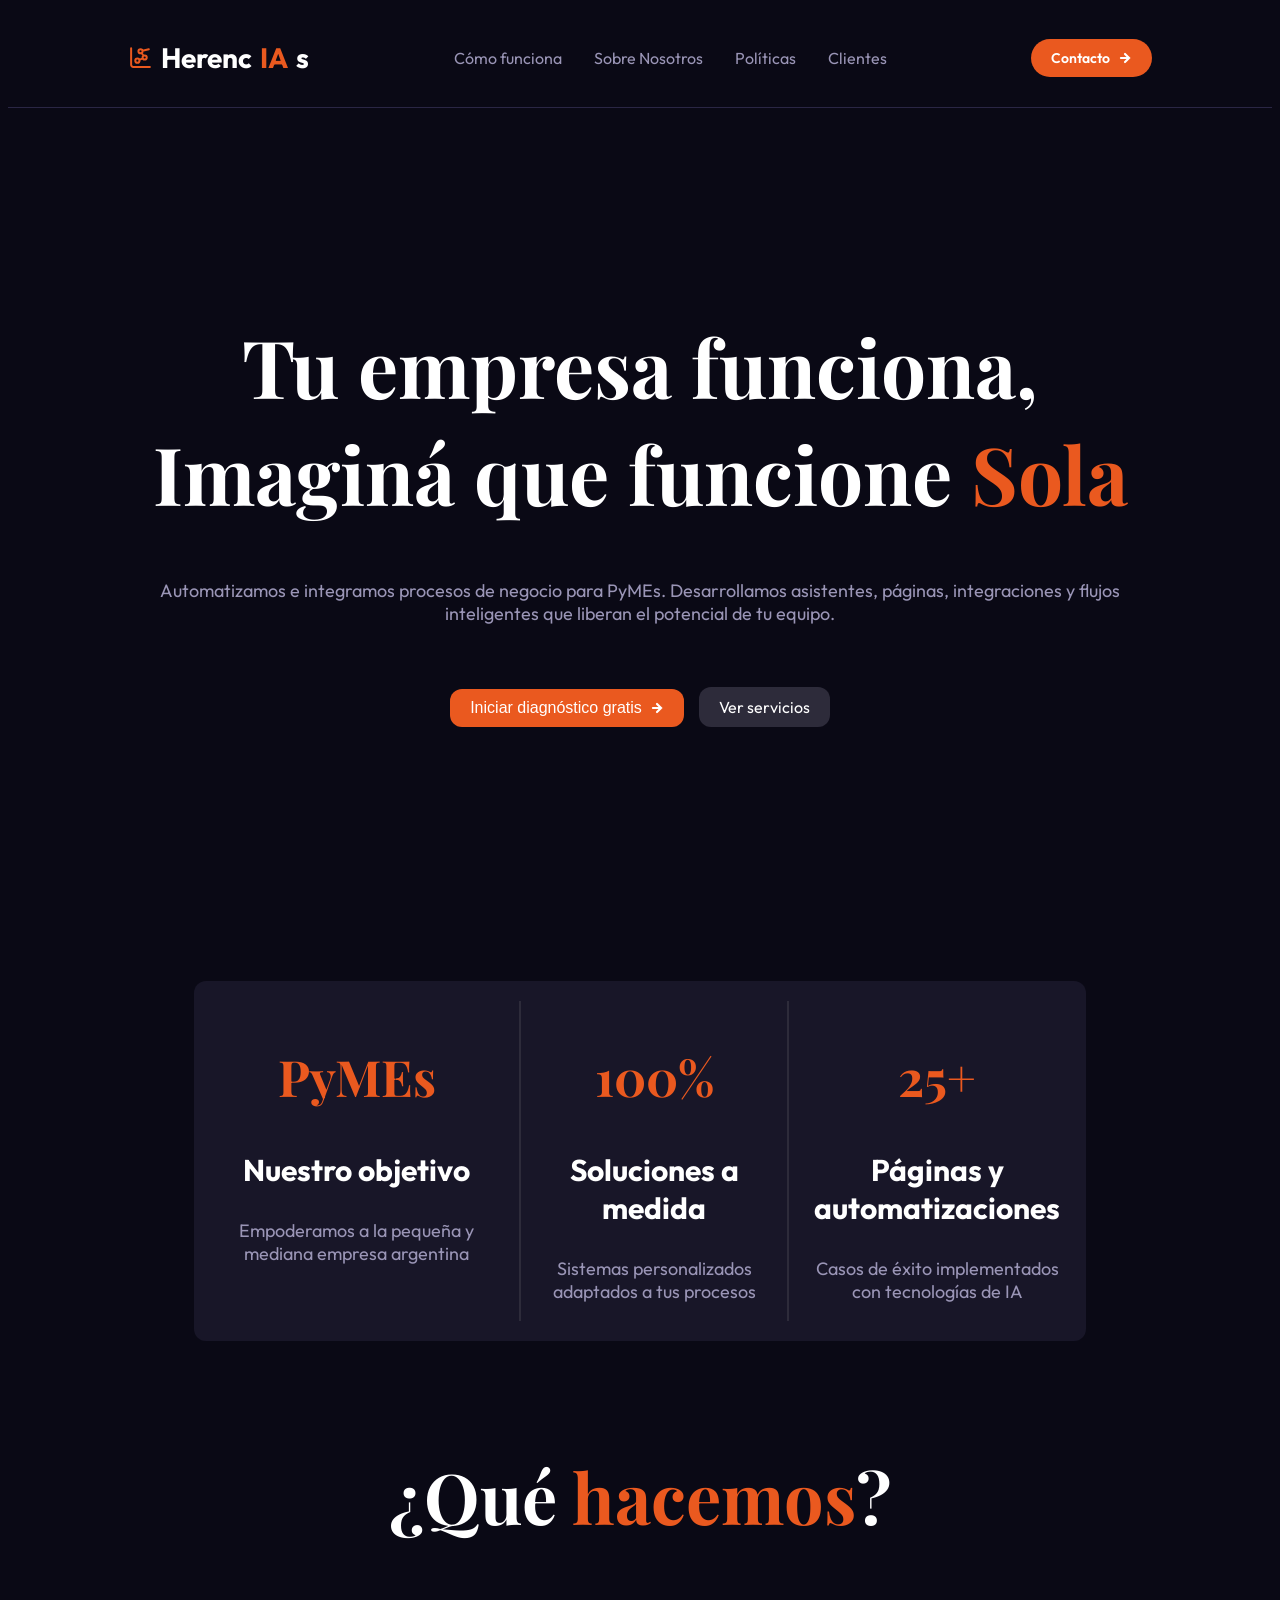
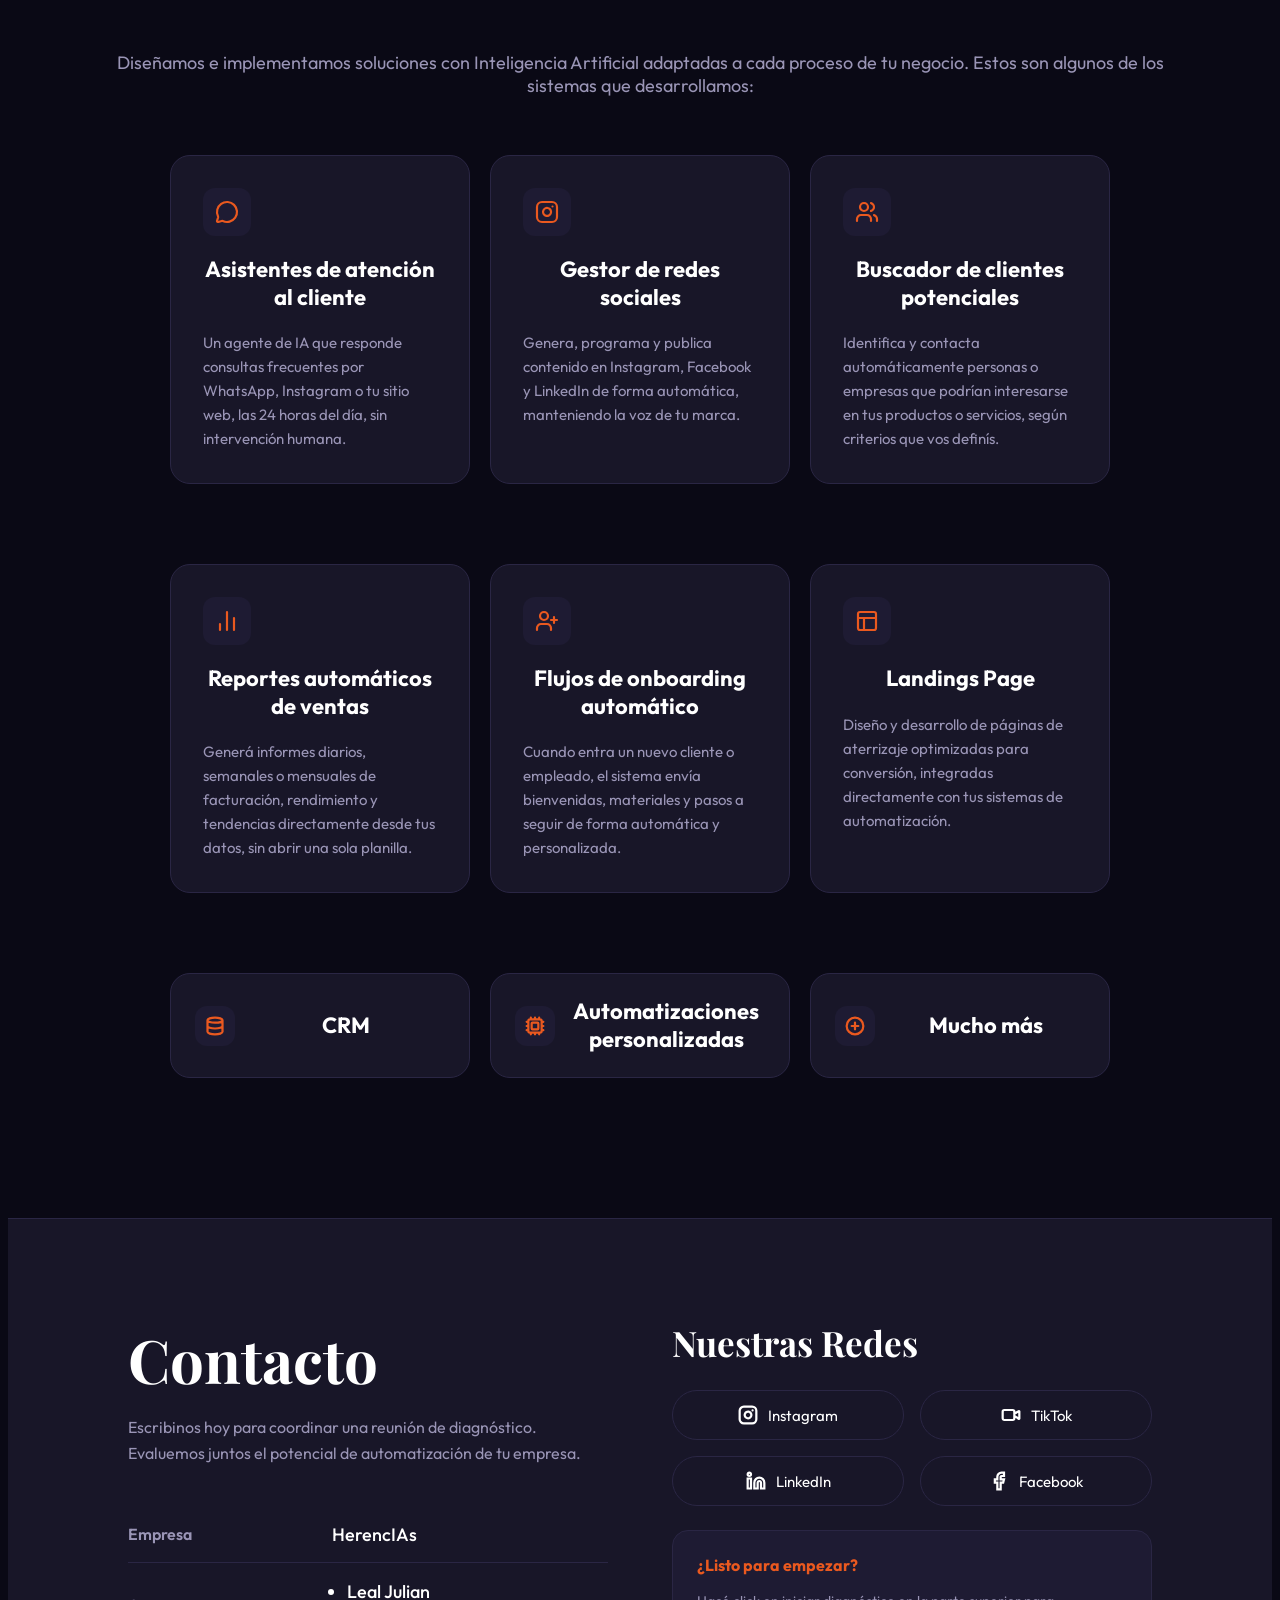
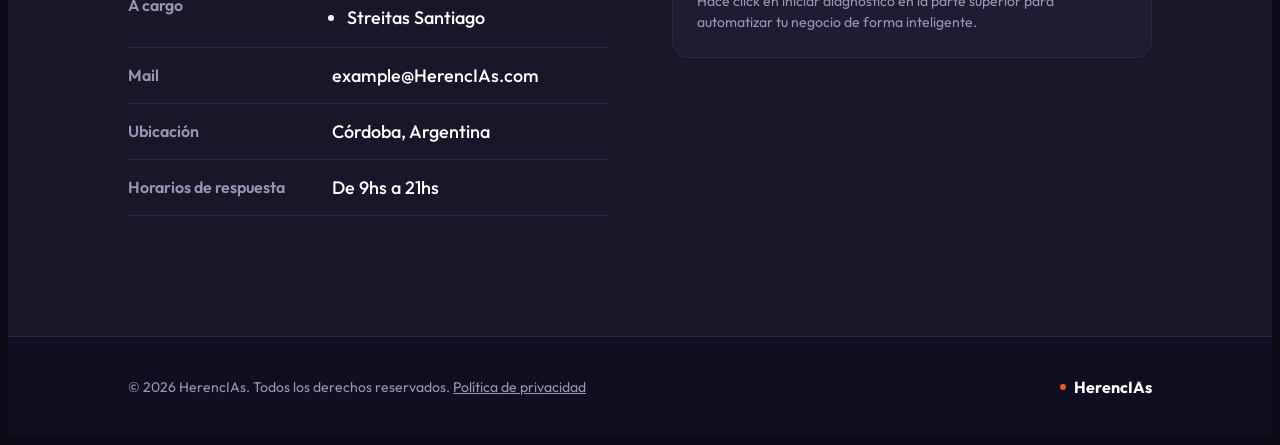
==== index.html @ bb476401 "Initial commit: landing Herencias Darwoft" ====
<!DOCTYPE html>
<html lang="es">
<head>
    <meta charset="UTF-8">
    <meta name="viewport" content="width=device-width, initial-scale=1.0">
    <title>HerencIAs</title>
    <link rel="stylesheet" href="style.css">
    <script src="index.js" defer></script>
    <link rel="preconnect" href="https://fonts.googleapis.com">
    <link rel="preconnect" href="https://fonts.gstatic.com" crossorigin>
    <link href="https://fonts.googleapis.com/css2?family=Playfair+Display:ital,wght@0,400..900;1,400..900&display=swap" rel="stylesheet">
    <link href="https://fonts.googleapis.com/css2?family=Outfit:wght@100..900&display=swap" rel="stylesheet">
</head>
<body>
<header class="header-cont site-header">
    <div class="logo">
      <h2><a class="nav-link" href="index.html"><img src="assets/figma/chart-network.svg" alt="" width="25" height="25"> Herenc<span class="LetrasNaranjas">IA</span>s</a></h2>
    </div>
    <nav class="nav" aria-label="Navegación principal">
      <a class="nav-link" href="Como funciona.html">Cómo funciona</a>
      <a class="nav-link" href="Sobre nosotros.html">Sobre Nosotros</a>
      <a class="nav-link" href="Politicas de privacidad.html">Políticas</a>
      <a class="nav-link" href="Clientes.html">Clientes</a>
    </nav>
    <div class="boton-contacto">
      <button id="Contacto" class="header-cta" type="button">Contacto <img src="assets/figma/arrow-right.svg" alt="" width="14" height="14"></button>
    </div>
</header>
<main>
    <div class="Titulos-pps Espaciotitulos">
        <h1 class="Font-Playfair-Display">Tu empresa funciona, Imaginá que funcione <span class="LetrasNaranjas">Sola</span></h1>
        <p class="color-9A95B6">Automatizamos e integramos procesos de negocio para PyMEs. Desarrollamos asistentes, páginas, integraciones y flujos inteligentes que liberan el potencial de tu equipo.</p>
        <button id="btn-iniciar" type="button">Iniciar diagnóstico gratis <img src="assets/figma/arrow-right.svg" alt="" width="14" height="14"></button>
        <a class="but-ver-serv bk-color-181628" href="#que-hacemos">Ver servicios</a>
    </div>
    <div class="flex bk-color-181628 objetivos">
      <div>
         <h2 class="Font-Playfair-Display color-EA591F h2-objetivos">PyMEs</h2>
         <h3 class="h3-objetivos">Nuestro objetivo</h3>
         <p class="color-9A95B6">Empoderamos a la pequeña y mediana empresa argentina</p>
      </div>
      <div class="medio">
        <h2 class="Font-Playfair-Display color-EA591F h2-objetivos">100%</h2>
         <h3 class="h3-objetivos">Soluciones a medida</h3>
         <p class="color-9A95B6">Sistemas personalizados adaptados a tus procesos</p>
      </div>
      <div>
        <h2 class="Font-Playfair-Display color-EA591F h2-objetivos">25+</h2>
         <h3 class="h3-objetivos">Páginas y automatizaciones</h3>
         <p class="color-9A95B6">Casos de éxito implementados con tecnologías de IA</p>
      </div>
    </div>
    <h2 id="que-hacemos" class="Font-Playfair-Display Titulos-pps">¿Qué <span class="LetrasNaranjas">hacemos</span>?</h2>
    <p class="color-9A95B6 centrar">Diseñamos e implementamos soluciones con Inteligencia Artificial adaptadas a cada proceso de tu negocio. Estos son algunos de los sistemas que desarrollamos:</p>
    <div class="flex">
        <article class="works-wwd-bk cards service-card" data-service="Asistentes de atención al cliente" tabindex="0" role="button" aria-label="Ver detalle de Asistentes de atención al cliente">
            <img src="assets/figma/message-circle.svg" alt="" width="24" height="24">
            <h3 class="works-wwd">Asistentes de atención al cliente</h3>
            <p class="color-9A95B6">Un agente de IA que responde consultas frecuentes por WhatsApp, Instagram o tu sitio web, las 24 horas del día, sin intervención humana.</p>
        </article>
        <article class="works-wwd-bk cards service-card" data-service="Gestor de redes sociales" tabindex="0" role="button" aria-label="Ver detalle de Gestor de redes sociales">
            <img src="assets/figma/instagram.svg" alt="" width="24" height="24">
            <h3 class="works-wwd">Gestor de redes sociales</h3>
            <p class="color-9A95B6">Genera, programa y publica contenido en Instagram, Facebook y LinkedIn de forma automática, manteniendo la voz de tu marca.</p>
        </article>
        <article class="works-wwd-bk cards service-card" data-service="Buscador de clientes potenciales" tabindex="0" role="button" aria-label="Ver detalle de Buscador de clientes potenciales">
            <img src="assets/figma/users.svg" alt="" width="24" height="24">
            <h3 class="works-wwd">Buscador de clientes potenciales</h3>
            <p class="color-9A95B6">Identifica y contacta automáticamente personas o empresas que podrían interesarse en tus productos o servicios, según criterios que vos definís.</p>
        </article>
    </div>
    <div class="flex">
        <article class="works-wwd-bk cards service-card" data-service="Reportes automáticos de ventas" tabindex="0" role="button" aria-label="Ver detalle de Reportes automáticos de ventas">
            <img src="assets/figma/bar-chart-2.svg" alt="" width="24" height="24">
            <h3 class="works-wwd">Reportes automáticos de ventas</h3>
            <p class="color-9A95B6">Generá informes diarios, semanales o mensuales de facturación, rendimiento y tendencias directamente desde tus datos, sin abrir una sola planilla.</p>
        </article>
        <article class="works-wwd-bk cards service-card" data-service="Flujos de onboarding automático" tabindex="0" role="button" aria-label="Ver detalle de Flujos de onboarding automático">
            <img src="assets/figma/user-plus.svg" alt="" width="24" height="24">
            <h3 class="works-wwd">Flujos de onboarding automático</h3>
            <p class="color-9A95B6">Cuando entra un nuevo cliente o empleado, el sistema envía bienvenidas, materiales y pasos a seguir de forma automática y personalizada.</p>
        </article>
        <article class="works-wwd-bk cards service-card" data-service="Landings Page" tabindex="0" role="button" aria-label="Ver detalle de Landings Page">
            <img src="assets/figma/layout.svg" alt="" width="24" height="24">
            <h3 class="works-wwd">Landings Page</h3>
            <p class="color-9A95B6">Diseño y desarrollo de páginas de aterrizaje optimizadas para conversión, integradas directamente con tus sistemas de automatización.</p>
        </article>
    </div>
    <div class="flex">
        <article class="works-wwd-bk cards service-card service-card-compact" data-service="CRM" tabindex="0" role="button" aria-label="Ver detalle de CRM">
            <img src="assets/figma/database.svg" alt="" width="20" height="20">
            <h3 class="works-wwd">CRM</h3>
        </article>
        <article class="works-wwd-bk cards service-card service-card-compact" data-service="Automatizaciones personalizadas" tabindex="0" role="button" aria-label="Ver detalle de Automatizaciones personalizadas">
            <img src="assets/figma/cpu.svg" alt="" width="20" height="20">
            <h3 class="works-wwd">Automatizaciones personalizadas</h3>
        </article>
        <article class="works-wwd-bk cards service-card service-card-compact" data-service="Mucho más" tabindex="0" role="button" aria-label="Ver detalle de Mucho más">
            <img src="assets/figma/plus-circle.svg" alt="" width="20" height="20">
            <h3 class="works-wwd">Mucho más</h3>
        </article>
    </div>

    <div id="modal-container" class="modal oculto" role="dialog" aria-modal="true" aria-labelledby="modal-title">
        <div class="modal-content">
            <section id="paso-1" class="works-wwd-bk formulario paso formulario-p1">
                <div class="titulo-form flex">
                    <h3 id="modal-title">Formulario de diagnóstico</h3>
                    <button id="cerrar-modal-1" type="button" aria-label="Cerrar formulario">
                        <img src="assets/figma/close.svg" alt="" width="16" height="16">
                    </button>
                </div>
                <h3 class="h3-form">¿Con quién hablamos?</h3>
                <p class="color-9A95B6">Completá tus datos de contacto básicos para comenzar el diagnóstico inteligente.</p>
                <form id="formulario-diagnostico-1" novalidate>
                    <div class="tit-forms">
                        <label for="nombre-empresa">NOMBRE DE TU EMPRESA</label>
                        <input id="nombre-empresa" name="empresa" type="text" placeholder="Ej. Mi PyME SRL" required>
                    </div>
                    <div class="tit-forms">
                        <label for="input-servicio">SERVICIO QUE TE INTERESÓ</label>
                        <input id="input-servicio" name="servicio" type="text" placeholder="Asistentes de atención al cliente" required>
                    </div>
                    <div class="tit-forms">
                        <label for="telefono">WHATSAPP DE CONTACTO</label>
                        <input id="telefono" name="telefono" type="tel" placeholder="Ej. +54 9 351 1234567" required>
                    </div>
                    <button id="btn-siguiente" class="boton-forms" type="submit">Siguiente <img src="assets/figma/arrow-right.svg" alt="" width="16" height="16"></button>
                </form>
                <div class="step-indicator color-9A95B6" aria-live="polite">Paso 1 de 2</div>
            </section>

            <section id="paso-2" class="works-wwd-bk formulario paso oculto formulario-p2" aria-labelledby="titulo-rubro">
                <div class="titulo-form flex">
                    <h3>Formulario de diagnóstico</h3>
                    <button id="cerrar-modal-2" type="button" aria-label="Cerrar formulario">
                        <img src="assets/figma/close.svg" alt="" width="16" height="16">
                    </button>
                </div>
                <h3 id="titulo-rubro" class="h3-form">¿A qué rubro se dedica tu empresa?</h3>
                <p class="color-9A95B6">Esto nos ayuda a pre-configurar flujos automatizados comunes en tu sector.</p>
                <form id="formulario-diagnostico-2">
                    <div class="grid-rubros">
                        <input type="radio" id="comercio" name="rubro" value="comercio" checked>
                        <label for="comercio"><img src="assets/figma/shopping-bag.svg" alt="" width="24" height="24"><span class="texto">Comercio</span></label>
                        <input type="radio" id="servicios" name="rubro" value="servicios">
                        <label for="servicios"><img src="assets/figma/briefcase.svg" alt="" width="24" height="24"><span class="texto">Servicios</span></label>
                        <input type="radio" id="salud" name="rubro" value="salud">
                        <label for="salud"><img src="assets/figma/activity.svg" alt="" width="24" height="24"><span class="texto">Salud</span></label>
                        <input type="radio" id="industria" name="rubro" value="industria">
                        <label for="industria"><img src="assets/figma/settings.svg" alt="" width="24" height="24"><span class="texto">Industria</span></label>
                        <input type="radio" id="tecnologia" name="rubro" value="tecnologia">
                        <label for="tecnologia"><img src="assets/figma/cpu.svg" alt="" width="24" height="24"><span class="texto">Tecnología</span></label>
                        <input type="radio" id="otro" name="rubro" value="otro">
                        <label for="otro"><img src="assets/figma/more-horizontal.svg" alt="" width="24" height="24"><span class="texto">Otro...</span></label>
                    </div>
                    <div class="campo-texto">
                        <label for="detalle-rubro">¿CUÁL ES TU RUBRO?</label>
                        <input type="text" id="detalle-rubro" name="detalle-rubro" placeholder="Escribí detalladamente tu sector comercial">
                    </div>
                    <button id="btn-enviar" type="submit" class="btn-enviar">Enviar diagnóstico <img src="assets/figma/check.svg" alt="" width="16" height="16"></button>
                </form>
                <div class="step-footer">
                    <button id="btn-volver" class="step-back" type="button">
                        <img src="assets/figma/arrow-right.svg" alt="" width="16" height="16">
                        <span>Volver</span>
                    </button>
                    <div class="step-indicator color-9A95B6" aria-live="polite">Paso 2 de 2</div>
                </div>
            </section>

            <section id="modal-servicio" class="works-wwd-bk formulario paso oculto" aria-labelledby="titulo-servicio">
                <div class="titulo-form flex">
                    <h3>Detalle del servicio</h3>
                    <button id="cerrar-modal-servicio" type="button" aria-label="Cerrar detalle del servicio">
                        <img src="assets/figma/close.svg" alt="" width="16" height="16">
                    </button>
                </div>
                <p class="color-EA591F">SISTEMAS DE IA</p>
                <h3 id="titulo-servicio" class="h3-form"></h3>
                <p id="descripcion-servicio" class="color-9A95B6"></p>
                <div class="works-wwd-bk" aria-label="Video de ejemplo">
                    <button id="btn-video-servicio" type="button">▶ Video de ejemplo</button>
                </div>
                <button id="btn-automatizar" type="button">Quiero automatizar esto <img src="assets/figma/arrow-right.svg" alt="" width="16" height="16"></button>
                <p><span class="color-9A95B6">¿Tenés dudas?</span> <a class="LetrasNaranjas" href="https://wa.me/?text=Hola%20quiero%20consultar%20por%20un%20servicio" target="_blank" rel="noopener noreferrer">Consultanos por WhatsApp</a></p>
            </section>
        </div>
    </div>
</main>
<footer>
    <section class="site-contact-section">
        <div class="site-contact-container">
            <div class="site-contact-info">
                <div class="site-contact-heading">
                    <h2 class="Font-Playfair-Display">Contacto</h2>
                    <p>Escribinos hoy para coordinar una reunión de diagnóstico. Evaluemos juntos el potencial de automatización de tu empresa.</p>
                </div>
                <div class="site-contact-lines">
                    <div class="site-contact-line"><span>Empresa</span><strong>HerencIAs</strong></div>
                    <div class="site-contact-line site-contact-line-team"><span>A cargo</span><ul><li>Leal Julian</li><li>Streitas Santiago</li></ul></div>
                    <div class="site-contact-line"><span>Mail</span><strong>example@HerencIAs.com</strong></div>
                    <div class="site-contact-line"><span>Ubicación</span><strong>Córdoba, Argentina</strong></div>
                    <div class="site-contact-line"><span>Horarios de respuesta</span><strong>De 9hs a 21hs</strong></div>
                </div>
            </div>
            <div class="site-socials">
                <h2 class="Font-Playfair-Display">Nuestras Redes</h2>
                <div class="site-social-grid">
                    <a href="https://www.instagram.com" target="_blank" rel="noopener noreferrer" class="site-social-link"><img src="assets/figma/footer-instagram.svg" alt="" width="20" height="20">Instagram</a>
                    <a href="https://www.tiktok.com" target="_blank" rel="noopener noreferrer" class="site-social-link"><img src="assets/figma/footer-video.svg" alt="" width="20" height="20">TikTok</a>
                    <a href="https://www.linkedin.com" target="_blank" rel="noopener noreferrer" class="site-social-link"><img src="assets/figma/footer-linkedin.svg" alt="" width="20" height="20">LinkedIn</a>
                    <a href="https://www.facebook.com" target="_blank" rel="noopener noreferrer" class="site-social-link"><img src="assets/figma/footer-facebook.svg" alt="" width="20" height="20">Facebook</a>
                </div>
                <div class="site-consultation-callout">
                    <h3>¿Listo para empezar?</h3>
                    <p>Hacé click en iniciar diagnóstico en la parte superior para automatizar tu negocio de forma inteligente.</p>
                </div>
            </div>
        </div>
    </section>
    <div class="site-footer-bar">
        <p>© 2026 HerencIAs. Todos los derechos reservados. <a href="Politicas de privacidad.html">Política de privacidad</a></p>
        <div class="site-footer-logo"><img src="assets/figma/footer-dot.svg" alt="" width="6" height="6"><strong>HerencIAs</strong></div>
    </div>
</footer>
</body>
</html>
---- style.css ----
html{
    background-color: #0A0915;
    scroll-behavior: smooth;
}

.Font-Playfair-Display{
  font-family: "Playfair Display", serif;
  font-optical-sizing: auto;
  font-style: normal;
}

.txt-sn{
    border-left: 4px solid #EA591F;
}
body{
  font-family: "Outfit", sans-serif;
  font-optical-sizing: auto;
  font-style: normal;
}

.Font-Playfair-Display{
    font-family: 'Playfair Display', sans-serif;
}

header{
    color: #22212D;
    border-bottom: 2px solid #22212D;
}

main{
    padding: 100px;
}

a{
    text-decoration:underline;
    color:#9A95B6;
}
.white{
    color: white;
}
h1{
    color: white;
    font-size: 80px;
}

h2{
    color: white;
}


h3{
    color: white;
}

h4{
    color: white;
}

p{
    color: white;
    font-size: 18px;
}
.color-9A95B6{
    color: #9A95B6;
}

.centrar{

   text-align: center;
}

th{
    color: #9A95B6;
}

.color-EA591F{
    color: #EA591F;
}

.bk-color-181628{
    background-color: #181628;
}

.bkg-color-22212D{
    background-color: #22212D;
    padding: 10px 20px;
    border-radius: 12px;
}

.bk-color-EA591F{
    background-color: #EA591F;
}

.bk-color-211d36{
    background-color: #211d36;
    border-radius: 12px;
    margin: 20px 0;
    padding: 10px 20px;
}

.bk-color-1E1B33{
    background-color: #1E1B33;
    border-radius: 12px;
    margin: 20px 0;
    padding: 10px 20px;
}
.bk-color-181628{
    background-color: #181628;
}

.footer{
    background-color: #100F22;
}

.Titulos-pps{
    text-align: center;
    padding: 50px 20px;
    font-size: 70px;
}

td{
    color: white;
}
 
button{
    background-color: #EA591F;
    color: white;
    border: none;
    padding: 10px 20px;
    font-size: 16px;
    cursor: pointer;
    border-radius: 12px;
}

.LetrasNaranjas{
    color: #EA591F;

}

#sobre-ns{
    display: flex;
    flex-direction: row;
    gap: 20px;
}

#img-equipo{
    display: flex;
    gap: 20px;
    justify-content: center;
    align-items: center;
}

.flex{
    display: flex;
    gap: 20px;
    justify-content: center;
    padding: 20px 0px;
}

.flex-contacto-redes{
    display: flex;
    gap: 20px;
    padding: 20px 20px;
}
.items-redes{
    padding:0px 50px;
    color: white;
    text-decoration: none;
    border: solid  2px #2d2b3a;
    border-radius: 12px;
    
}

.items{
    text-align: center;
    text-decoration: none;
    border: solid  2px #201e34;
}

.cards{
    text-align: center;
    text-decoration: none;
    border: solid  2px #201e34;
    padding: 10px 20px;
    margin: 10px;
    width: 300px;
}


table{
    padding-bottom: 20px;
    padding-top: 20px;
    text-align: left;
}

#footer-ul{
    color:#EA591F;
}

ul{
    color: white;
}

.objetivos{
    width: 80%;
    margin: 0 auto;
    padding: 20px;
    text-align: center;
    border-radius: 12px;
}

.h2-objetivos{
    font-size: 50px;
}

.h3-objetivos{
    font-size: 30px;
}

.medio{
    border-left:2px solid #2d2b3a;
    border-right:2px solid #2d2b3a;
    padding-right: 10px;
    padding-left: 10px;
}

.bordearriba{
    border-top:2px solid #2d2b3a;
    padding-top: 10px;
    width: 60%;

}

.contacto-redes{
    background-color: #22212D;
    padding: 10px 20px;
}

.tit-contacto{
    font-size: 30px;
}

.works-wwd{
    font-size: 30px;
}

.works-wwd-bk{
    background-color: #181628;
    border-radius: 12px;
    margin: 20px 0;
    padding: 10px 20px;
}   

.header-cont{
    display: flex;
    justify-content: space-between;
    align-items: center;
}
.nav{
    display: flex;
    gap: 20px;
    align-items: center;

}

.aviso-legal{
    margin-top:50px;
    margin-bottom: 50px;
    margin-left: 30px;
    margin-right: 30px;
    border-radius: 12px;
    padding: 10px 20px;
}

#mapa-cba-clientes{
    margin: 0 auto;
    display: block;
}

.but-ver-serv{
    text-decoration: none;
    background-color:#2d2b3a;
    color: white;
    border: none;
    padding: 10px 20px;
    font-size: 16px;
    cursor: pointer;
    border-radius: 12px;
}

.nav-link:hover{
    color: #EA591F;
    text-decoration: none;
}

.nav-link{
    color:#9A95B6;
    text-decoration: none;
}

.botones-IV{
    padding:30px 20px;
}

.Espaciotitulos{
    padding-bottom: 250px;
}

.formulario{
    background-color: #21202e;
    border-radius: 12px;
    padding: 20px;
    justify-content: center;
    width: 600px;
}

.tit-forms{
    display: grid;
    grid-template-columns: 1fr;
    gap: 10px;
}

.titulo-form{
    font-size: 25px;
    border-bottom: 2px solid #2d2b3a;
    padding-bottom: 20px;
    gap:100px;
}

.boton-forms{
    margin-top: 20px;
    width: 600px;
}

.card-forms{
    background-color: #21202e;
    border-radius: 12px;
    padding: 20px;
    justify-content: center;
    width: 600px;
}
input{
    background-color: #272636;
    border-radius: 12px;
    border: 2px solid #2d2b3a;
    padding: 10px 20px;
    color: white;
}

label{
    color:#9A95B6;
    margin-top: 20px;
}

.h3-form{
    font-size: 25px;
}

/* Contenedor principal estilo tarjeta oscura */
.formulario-card {
  background-color: #121324;
  color: #ffffff;
  padding: 30px;
  border-radius: 16px;
  max-width: 480px;
  font-family: sans-serif;
}

.subtitulo {
  color: #8c8f style;
  color: #9aa0a6;
  font-size: 0.9rem;
  margin-bottom: 25px;
}

/* Grilla para ordenar las opciones (2 filas de 3 columnas) */
.grid-rubros {
  display: grid;
  grid-template-columns: repeat(3, 1fr);
  gap: 12px;
  margin-bottom: 25px;
}

/* Ocultar el radio button nativo */
.grid-rubros input[type="radio"] {
  display: none;
}

/* Estilo por defecto de las tarjetas/botones */
.grid-rubros label {
  background-color: #1a1b2f;
  border: 1px solid #282a42;
  border-radius: 12px;
  padding: 20px 10px;
  display: flex;
  flex-direction: column;
  align-items: center;
  justify-content: center;
  cursor: pointer;
  transition: all 0.2s ease;
  color: #8f93a0;
}

/* Efecto al pasar el mouse por encima */
.grid-rubros label:hover {
  border-color: #3b3d5c;
  color: #ffffff;
}

/* ESTADO SELECCIONADO: Borde naranja y fondo ligeramente iluminado */
.grid-rubros input[type="radio"]:checked + label {
  border: 1.5px solid #ff5521;
  background-color: #241d28;
  color: #ffffff;
}

/* Texto dentro de las tarjetas */
.grid-rubros .texto {
  font-size: 0.85rem;
  font-weight: 600;
  margin-top: 8px;
}

/* Campo de texto inferior */
.campo-texto {
  display: flex;
  flex-direction: column;
  gap: 8px;
  margin-bottom: 20px;
}

.campo-texto label {
  font-size: 0.75rem;
  color: #8f93a0;
  letter-spacing: 0.5px;
  font-weight: bold;
}

.campo-texto input {
  background-color: #1a1b2f;
  border: 1px solid #282a42;
  border-radius: 8px;
  padding: 12px 15px;
  color: #fff;
  outline: none;
}

/* Botón principal naranja */
.btn-enviar {
  width: 100%;
  background-color: #ff5521;
  color: white;
  border: none;
  padding: 14px;
  border-radius: 10px;
  font-weight: bold;
  font-size: 1rem;
  cursor: pointer;
  transition: background-color 0.2s;
}

.btn-enviar:hover {
  background-color: #e0481a;
}

/* Oculta cualquier elemento que tenga esta clase */
.oculto {
  display: none !important;
}

/* Fondo oscuro flotante (Modal) */
.modal {
  position: fixed;
  top: 0;
  left: 0;
  width: 100vw;
  height: 100vh;
  background-color: rgba(0, 0, 0, 0.7);
  display: flex;
  align-items: center;
  justify-content: center;
}

/* Explorador de clientes */
.clientes-intro {
    max-width: 820px;
    margin: 0 auto;
    padding-bottom: 30px;
}

.clientes-intro p {
    max-width: 700px;
    margin: 18px auto 0;
    color: #9A95B6;
    font-size: 16px;
}

.clientes-explorador {
    display: grid;
    grid-template-columns: 1fr;
    gap: 42px;
    max-width: 1250px;
    margin: 0 auto;
    align-items: center;
}

.clientes-explorador.panel-visible {
    grid-template-columns: minmax(420px, 1fr) minmax(360px, 0.85fr);
}

.mapa-panel {
    min-width: 0;
}

.mapa-ayuda {
    display: flex;
    align-items: center;
    gap: 9px;
    margin: 0 auto 12px;
    max-width: 360px;
    color: #9A95B6;
    font-size: 12px;
    text-align: center;
}

.mapa-punto {
    width: 8px;
    height: 8px;
    flex: 0 0 8px;
    border-radius: 50%;
    background: #EA591F;
    box-shadow: 0 0 0 4px rgba(234, 89, 31, 0.14);
}

.mapa-wrap {
    position: relative;
    max-width: 640px;
    margin: 0 auto;
}

.panel-visible .mapa-wrap {
    max-width: 560px;
}

#mapa-cba-clientes {
    display: block;
    width: 100%;
    height: auto;
    margin: 0 auto;
    overflow: visible;
}

.departamento {
    cursor: pointer;
    outline: none;
}

.departamento-zona {
    opacity: 0.28;
    transition: opacity 180ms ease, filter 180ms ease;
}

.departamento:hover .departamento-zona,
.departamento:focus .departamento-zona,
.departamento.activo .departamento-zona {
    opacity: 1;
    filter: drop-shadow(0 0 7px rgba(234, 89, 31, 0.65));
}

.departamento-contador {
    fill: #ffffff;
    font-family: "Outfit", sans-serif;
    font-size: 12px;
    font-weight: 700;
    text-anchor: middle;
    pointer-events: none;
}

.mapa-tooltip {
    position: absolute;
    top: 8px;
    right: 2px;
    z-index: 2;
    max-width: 190px;
    padding: 9px 12px;
    border: 1px solid #3a344c;
    border-radius: 8px;
    background: #181628;
    color: #ffffff;
    font-size: 12px;
    opacity: 0;
    pointer-events: none;
    transform: translateY(-4px);
    transition: opacity 180ms ease, transform 180ms ease;
}

.mapa-tooltip.visible {
    opacity: 1;
    transform: translateY(0);
}

.clientes-panel {
    position: relative;
    display: none;
    min-height: 380px;
    padding: 30px;
    border: 1px solid #2d2b3a;
    border-radius: 14px;
    background: #121124;
    box-shadow: 0 18px 45px rgba(0, 0, 0, 0.24);
    opacity: 0.55;
    transition: border-color 180ms ease, opacity 180ms ease;
}

.clientes-panel.abierto {
    display: block;
    border-color: #EA591F;
    opacity: 1;
}

.cerrar-panel {
    position: absolute;
    top: 16px;
    right: 16px;
    padding: 0 5px;
    background: transparent;
    color: #9A95B6;
    font-size: 24px;
    line-height: 1;
}

.cerrar-panel:hover {
    color: #ffffff;
}

.panel-kicker,
.detalle-etiqueta,
.detalle-dato span,
.detalle-seccion > span {
    color: #9A95B6;
    font-size: 11px;
    letter-spacing: 0.04em;
    text-transform: uppercase;
}

.panel-encabezado h3 {
    margin: 7px 0 4px;
    font-size: 26px;
}

.panel-encabezado p {
    margin: 0;
    color: #9A95B6;
    font-size: 14px;
}

.lista-clientes {
    display: grid;
    gap: 8px;
    margin: 23px 0 20px;
}

.cliente-item {
    display: flex;
    justify-content: space-between;
    gap: 12px;
    width: 100%;
    padding: 12px 14px;
    border: 1px solid #2d2b3a;
    border-radius: 8px;
    background: #1b1930;
    text-align: left;
}

.cliente-item strong {
    color: #ffffff;
    font-size: 13px;
}

.cliente-item span {
    color: #9A95B6;
    font-size: 12px;
    text-align: right;
}

.cliente-item:hover,
.cliente-item.activo {
    border-color: #EA591F;
    background: #241d28;
}

.cliente-detalle {
    padding-top: 18px;
    border-top: 1px solid #2d2b3a;
}

.detalle-vacio {
    color: #9A95B6;
    font-size: 14px;
}

.detalle-cabecera h4 {
    margin: 5px 0 18px;
    color: #ffffff;
    font-size: 23px;
}

.detalle-dato,
.detalle-seccion {
    margin-top: 14px;
}

.detalle-dato strong {
    display: block;
    margin-top: 4px;
    color: #ffffff;
    font-size: 14px;
    font-weight: 500;
}

.detalle-seccion ul {
    display: flex;
    flex-wrap: wrap;
    gap: 7px;
    padding: 0;
    margin: 8px 0 0;
    list-style: none;
}

.detalle-seccion li {
    padding: 7px 9px;
    border-radius: 5px;
    background: #211d36;
    color: #ffffff;
    font-size: 11px;
}

.estrellas {
    margin-top: 8px;
    color: #EA591F;
    letter-spacing: 2px;
}

.detalle-resena p {
    margin: 8px 0 0;
    color: #d1cede;
    font-size: 12px;
    line-height: 1.55;
}

@media (max-width: 800px) {
    main {
        padding: 55px 24px;
    }

    .clientes-explorador {
        grid-template-columns: 1fr;
        gap: 25px;
    }

    .clientes-explorador.panel-visible {
        grid-template-columns: 1fr;
    }

    .clientes-panel {
        min-height: 0;
    }
}

@media (max-width: 560px) {
    .header-cont {
        flex-wrap: wrap;
        gap: 10px;
        padding: 12px 18px;
    }

    .nav {
        order: 3;
        width: 100%;
        justify-content: space-between;
        gap: 8px;
    }

    .nav-link {
        font-size: 11px;
    }

    .clientes-intro {
        padding: 25px 0;
    }

    .clientes-intro h2 {
        font-size: 31px;
    }

    .clientes-panel {
        padding: 23px 18px;
    }

    .cliente-item {
        flex-direction: column;
        gap: 4px;
    }

    .cliente-item span {
        text-align: left;
    }
}

/* Figma-aligned styles for the new index interactions. */
.logo h2 {
    display: flex;
    align-items: center;
    gap: 8px;
}

.logo h2 img,
.header-cont button img,
.Titulos-pps button img,
.service-card > img,
.items-redes img {
    display: inline-block;
    flex: 0 0 auto;
    vertical-align: middle;
}

.header-cont #Contacto,
.Titulos-pps #btn-iniciar,
#btn-automatizar,
#btn-video-servicio,
.boton-forms,
.btn-enviar {
    display: inline-flex;
    align-items: center;
    justify-content: center;
    gap: 8px;
}

.service-card {
    box-sizing: border-box;
    display: flex;
    flex-direction: column;
    align-items: flex-start;
    gap: 20px;
    min-height: 272px;
    padding: 32px;
    border: 1px solid #2A2644;
    border-radius: 20px;
    background-color: #181628;
    text-align: left;
    cursor: pointer;
    transition: border-color 180ms ease, transform 180ms ease;
}

.service-card:hover,
.service-card:focus-visible {
    border-color: #EA591F;
    transform: translateY(-2px);
    outline: none;
}

.service-card > img {
    box-sizing: content-box;
    width: 24px;
    height: 24px;
    margin: 0;
    padding: 12px;
    border-radius: 12px;
    background-color: #1E1B33;
}

.service-card .works-wwd {
    width: 100%;
    margin: 0;
    font-size: 22px;
    line-height: 1.25;
    text-align: center;
}

.service-card > p {
    width: 100%;
    margin: 0;
    font-size: 15px;
    line-height: 1.6;
    text-align: left;
}

.service-card-compact {
    display: flex;
    flex-direction: row;
    min-height: 88px;
    padding: 24px;
    align-items: center;
    gap: 12px;
    text-align: left;
}

.service-card-compact > img {
    box-sizing: content-box;
    width: 20px;
    height: 20px;
    padding: 10px;
    margin: 0;
}

.service-card-compact .works-wwd {
    margin: 0;
    font-size: 22px;
}

.modal {
    z-index: 1000;
    box-sizing: border-box;
    padding: 24px;
    overflow-y: auto;
}

.modal-content {
    width: min(620px, 100%);
    max-height: calc(100vh - 48px);
}

.modal-content .formulario {
    box-sizing: border-box;
    width: 100%;
    max-height: calc(100vh - 48px);
    margin: 0;
    padding: 32px;
    overflow-y: auto;
    border: 1px solid #2A2644;
    border-radius: 24px;
    background-color: #181628;
    box-shadow: 0 12px 16px rgba(0, 0, 0, 0.5);
}

.formulario .titulo-form {
    align-items: center;
    justify-content: space-between;
    gap: 20px;
    width: 100%;
    margin-bottom: 28px;
    padding-bottom: 20px;
}

.formulario .titulo-form h3 {
    margin: 0;
    font-family: "Outfit", sans-serif;
    font-size: 24px;
}

.formulario .titulo-form button {
    display: inline-flex;
    align-items: center;
    justify-content: center;
    flex: 0 0 36px;
    width: 36px;
    height: 36px;
    padding: 0;
    border: 1px solid #2A2644;
    border-radius: 18px;
    background-color: #1E1B33;
}

.formulario .h3-form {
    margin: 0 0 8px;
    font-family: "Outfit", sans-serif;
    font-size: 22px;
}

.formulario > p {
    margin: 0 0 28px;
    font-size: 15px;
    line-height: 1.45;
}

.formulario form {
    width: 100%;
}

.formulario .tit-forms {
    gap: 8px;
    margin-bottom: 20px;
}

.formulario .tit-forms label,
.formulario .campo-texto label {
    margin-top: 0;
    color: #9A95B6;
    font-size: 14px;
    font-weight: 600;
    letter-spacing: 0.02em;
}

.formulario .tit-forms input {
    box-sizing: border-box;
    width: 100%;
    height: 52px;
    border: 1px solid #2A2644;
    border-radius: 12px;
    background-color: #1E1B33;
    color: #FFFFFF;
    font-family: "Outfit", sans-serif;
    font-size: 16px;
}

.formulario .tit-forms input:focus,
.formulario .campo-texto input:focus {
    border-color: #EA591F;
    outline: 2px solid rgba(234, 89, 31, 0.2);
}

.formulario .boton-forms,
.formulario .btn-enviar {
    box-sizing: border-box;
    width: 100%;
    min-height: 53px;
    margin-top: 8px;
    border-radius: 14px;
    font-weight: 600;
}

.step-indicator {
    margin-top: 20px;
    font-size: 14px;
}

.step-footer {
    display: flex;
    align-items: center;
    justify-content: space-between;
    gap: 20px;
    margin-top: 20px;
}

.step-footer .step-indicator {
    margin-top: 0;
}

.step-back {
    display: inline-flex;
    align-items: center;
    gap: 6px;
    padding: 4px 0;
    border: 0;
    background: transparent;
    color: #9A95B6;
    font-family: "Outfit", sans-serif;
    font-size: 14px;
}

.step-back:hover,
.step-back:focus-visible {
    background: transparent;
    color: #FFFFFF;
}

.step-back img {
    transform: rotate(180deg);
}

#paso-2 .grid-rubros {
    margin-bottom: 25px;
}

#paso-2 .grid-rubros label {
    gap: 12px;
    min-height: 96px;
    box-sizing: border-box;
    padding: 16px 10px;
}

#paso-2 .campo-texto {
    margin-bottom: 20px;
}

#modal-servicio .works-wwd-bk {
    min-height: 160px;
    display: flex;
    align-items: center;
    justify-content: center;
    margin: 24px 0;
    border: 1px solid #2A2644;
    background-color: #1E1B33;
}

#modal-servicio > p {
    margin-bottom: 12px;
}

#modal-servicio > p:last-child {
    margin: 16px 0 0;
    text-align: center;
}

.flex-contacto-redes .items-redes {
    display: inline-flex;
    align-items: center;
    gap: 8px;
}

@media (max-width: 650px) {
    .modal {
        padding: 12px;
    }

    .modal-content .formulario {
        padding: 22px 18px;
        border-radius: 18px;
    }

    .modal-content {
        max-height: calc(100vh - 24px);
    }

    .formulario .titulo-form h3 {
        font-size: 21px;
    }

    #paso-2 .grid-rubros {
        grid-template-columns: repeat(2, 1fr);
    }
}

/* Figma-aligned contact and footer layout for index.html. */
.site-contact-section {
    box-sizing: border-box;
    width: 100%;
    padding: 100px 120px 120px;
    border-top: 1px solid #2A2644;
    border-bottom: 1px solid #2A2644;
    background-color: #181628;
}

.site-contact-container {
    display: grid;
    grid-template-columns: minmax(0, 1fr) 480px;
    gap: 64px;
    width: min(1200px, 100%);
    margin: 0 auto;
}

.site-contact-info,
.site-socials {
    min-width: 0;
}

.site-contact-heading {
    display: flex;
    flex-direction: column;
    gap: 16px;
    margin-bottom: 40px;
}

.site-contact-heading h2,
.site-socials h2 {
    margin: 0;
    color: #FFFFFF;
}

.site-contact-heading h2 {
    font-size: 60px;
}

.site-contact-heading p {
    max-width: 692px;
    margin: 0;
    color: #9A95B6;
    font-size: 16px;
    line-height: 1.6;
}

.site-contact-lines {
    width: 100%;
}

.site-contact-line {
    display: flex;
    align-items: center;
    gap: 24px;
    min-height: 55px;
    box-sizing: border-box;
    padding: 16px 0;
    border-bottom: 1px solid #2A2644;
}

.site-contact-line > span {
    flex: 0 0 180px;
    color: #9A95B6;
    font-size: 16px;
    font-weight: 600;
}

.site-contact-line > strong {
    min-width: 0;
    color: #FFFFFF;
    font-size: 18px;
    font-weight: 500;
}

.site-contact-line-team {
    gap: 12px;
}

.site-contact-line-team ul {
    flex: 1 1 auto;
    margin: 0;
    padding-left: 27px;
    color: #FFFFFF;
    font-size: 18px;
    font-weight: 500;
    line-height: 1.45;
}

.site-socials {
    display: flex;
    flex-direction: column;
    align-items: flex-start;
    gap: 24px;
}

.site-socials h2 {
    font-size: 35px;
}

.site-social-grid {
    display: grid;
    grid-template-columns: repeat(2, minmax(0, 1fr));
    gap: 16px;
    width: 100%;
}

.site-social-link {
    display: inline-flex;
    align-items: center;
    justify-content: center;
    gap: 10px;
    box-sizing: border-box;
    min-height: 48px;
    padding: 14px 24px;
    border: 1px solid #2A2644;
    border-radius: 99px;
    background-color: #181628;
    color: #FFFFFF;
    font-size: 15px;
    text-decoration: none;
}

.site-social-link:hover,
.site-social-link:focus-visible {
    border-color: #EA591F;
    color: #FFFFFF;
    outline: none;
}

.site-consultation-callout {
    display: flex;
    flex-direction: column;
    gap: 16px;
    box-sizing: border-box;
    width: 100%;
    padding: 24px;
    border: 1px solid #2A2644;
    border-radius: 16px;
    background-color: #1E1B33;
}

.site-consultation-callout h3,
.site-consultation-callout p {
    margin: 0;
}

.site-consultation-callout h3 {
    color: #EA591F;
    font-size: 16px;
}

.site-consultation-callout p {
    color: #9A95B6;
    font-size: 14px;
    line-height: 1.5;
}

.site-footer-bar {
    display: flex;
    align-items: center;
    justify-content: space-between;
    box-sizing: border-box;
    min-height: 100px;
    padding: 24px 120px;
    background-color: #100F22;
}

.site-footer-bar p {
    margin: 0;
    color: #9A95B6;
    font-size: 14px;
}

.site-footer-bar p a {
    color: #9A95B6;
}

.site-footer-logo {
    display: inline-flex;
    align-items: center;
    gap: 8px;
    color: #FFFFFF;
    font-size: 16px;
}

.site-footer-logo img {
    display: block;
    width: 6px;
    height: 6px;
}

@media (max-width: 900px) {
    .site-contact-section {
        padding: 70px 40px 80px;
    }

    .site-contact-container {
        grid-template-columns: 1fr;
        gap: 56px;
    }

    .site-footer-bar {
        padding: 24px 40px;
    }
}

@media (max-width: 560px) {
    .site-contact-section {
        padding: 55px 24px 65px;
    }

    .site-contact-heading h2 {
        font-size: 46px;
    }

    .site-contact-line {
        align-items: flex-start;
        flex-direction: column;
        gap: 6px;
    }

    .site-contact-line > span {
        flex-basis: auto;
    }

    .site-social-grid {
        grid-template-columns: 1fr;
    }

    .site-footer-bar {
        align-items: flex-start;
        flex-direction: column;
        gap: 18px;
        padding: 24px;
    }
}

/* Figma-aligned styles for Como funciona.html. */
.proceso-page {
    background-color: #0A0915;
}

.proceso-page .proceso-header {
    box-sizing: border-box;
    min-height: 100px;
    padding: 24px 120px;
    border-bottom: 1px solid #2A2644;
}

.proceso-page .logo h2 {
    margin: 0;
    font-size: 28px;
}

.proceso-page .logo h2 a {
    display: inline-flex;
    align-items: center;
    gap: 8px;
    color: #FFFFFF;
    text-decoration: none;
}

.proceso-page .nav {
    gap: 32px;
}

.proceso-page .proceso-activo {
    color: #EA591F;
}

.proceso-contacto {
    display: inline-flex;
    align-items: center;
    gap: 8px;
    padding: 10px 20px;
    border-radius: 99px;
    background-color: #EA591F;
    color: #FFFFFF;
    font-size: 14px;
    font-weight: 600;
    text-decoration: none;
}

.proceso-main {
    box-sizing: border-box;
    padding: 0 120px 0;
}

.proceso-hero {
    padding: 57px 0 46px;
    text-align: center;
}

.proceso-hero h1 {
    margin: 0;
    font-size: 60px;
    line-height: 1.15;
}

.proceso-hero p {
    max-width: 1200px;
    margin: 52px auto 0;
    color: #FFFFFF;
    font-size: 25px;
    line-height: 1.45;
    text-align: left;
}

.proceso-lista {
    display: flex;
    flex-direction: column;
    gap: 34px;
    width: min(941px, 100%);
    margin: 0 auto;
    padding: 0;
    list-style: none;
}

.proceso-paso {
    color: #FFFFFF;
}

.proceso-cabecera {
    display: flex;
    align-items: center;
    gap: 24px;
    min-height: 72px;
    padding: 16px 0;
    border-bottom: 1px solid #2A2644;
}

.proceso-numero {
    flex: 0 0 80px;
    color: #EA591F;
    font-family: "Outfit", sans-serif;
    font-size: 30px;
    font-weight: 600;
    text-align: center;
}

.proceso-cabecera h2 {
    margin: 0;
    color: #FFFFFF;
    font-family: "Outfit", sans-serif;
    font-size: 40px;
    font-weight: 400;
    line-height: 1.2;
}

.proceso-paso > p {
    width: min(932px, 100%);
    margin: 16px 0 0;
    color: #FFFFFF;
    font-family: "Playfair Display", serif;
    font-size: 25px;
    line-height: 1.35;
}

.proceso-acciones {
    display: flex;
    align-items: flex-start;
    gap: 16px;
    width: min(941px, 100%);
    margin: 80px auto 92px;
}

.proceso-btn {
    display: inline-flex;
    align-items: center;
    justify-content: center;
    gap: 8px;
    min-height: 57px;
    box-sizing: border-box;
    padding: 18px 32px;
    border-radius: 14px;
    font-size: 16px;
    font-weight: 600;
    text-decoration: none;
}

.proceso-btn-primary {
    background-color: #EA591F;
    color: #FFFFFF;
}

.proceso-btn-secondary {
    border: 1px solid #2A2644;
    background-color: #1E1B33;
    color: #FFFFFF;
}

.proceso-btn:hover,
.proceso-btn:focus-visible {
    color: #FFFFFF;
    outline: 2px solid rgba(234, 89, 31, 0.45);
    outline-offset: 2px;
}

.proceso-footer {
    display: flex;
    align-items: center;
    justify-content: space-between;
    min-height: 100px;
    box-sizing: border-box;
    padding: 24px 120px;
    background-color: #100F22;
}

.proceso-footer p {
    margin: 0;
    color: #9A95B6;
    font-size: 14px;
}

.proceso-footer p a {
    color: #9A95B6;
}

.proceso-footer-logo {
    display: inline-flex;
    align-items: center;
    gap: 8px;
    color: #FFFFFF;
    font-size: 16px;
}

.proceso-footer-logo img {
    display: block;
}

@media (max-width: 900px) {
    .proceso-page .proceso-header {
        padding: 20px 40px;
    }

    .proceso-main {
        padding: 0 40px;
    }

    .proceso-hero h1 {
        font-size: 48px;
    }

    .proceso-hero p {
        margin-top: 32px;
        font-size: 20px;
    }

    .proceso-cabecera h2 {
        font-size: 32px;
    }

    .proceso-paso > p {
        font-size: 21px;
    }

    .proceso-footer {
        padding: 24px 40px;
    }
}

@media (max-width: 560px) {
    .proceso-page .proceso-header {
        padding: 12px 18px;
    }

    .proceso-main {
        padding: 0 24px;
    }

    .proceso-hero {
        padding: 35px 0 30px;
    }

    .proceso-hero h1 {
        font-size: 38px;
    }

    .proceso-hero p {
        font-size: 18px;
    }

    .proceso-cabecera {
        align-items: flex-start;
        gap: 12px;
    }

    .proceso-numero {
        flex-basis: 36px;
        font-size: 24px;
    }

    .proceso-cabecera h2 {
        font-size: 26px;
    }

    .proceso-paso > p {
        font-size: 18px;
    }

    .proceso-acciones {
        align-items: stretch;
        flex-direction: column;
        margin: 55px 0 65px;
    }

    .proceso-footer {
        align-items: flex-start;
        flex-direction: column;
        gap: 18px;
        padding: 24px;
    }
}

/* Figma-aligned styles for Sobre nosotros.html. */
.sobre-page {
    background-color: #0A0915;
}

.sobre-page .header-cont {
    box-sizing: border-box;
    min-height: 100px;
    padding: 24px 120px;
    border-bottom: 1px solid #2A2644;
}

.sobre-page .logo h2 {
    margin: 0;
    font-size: 28px;
}

.sobre-page .logo h2 a {
    display: inline-flex;
    align-items: center;
    gap: 8px;
    color: #FFFFFF;
    text-decoration: none;
}

.sobre-page .nav {
    gap: 32px;
}

.sobre-contacto {
    display: inline-flex;
    align-items: center;
    gap: 8px;
    padding: 10px 20px;
    border-radius: 99px;
    background-color: #EA591F;
    color: #FFFFFF;
    font-size: 14px;
    font-weight: 600;
    text-decoration: none;
}

.sobre-main {
    box-sizing: border-box;
    padding: 0 0 100px;
}

.sobre-title {
    margin: 0;
    padding: 57px 20px 50px;
    font-size: 60px;
    line-height: 1.15;
}

.sobre-page #sobre-ns {
    display: grid;
    grid-template-columns: minmax(360px, 502px) minmax(0, 685px);
    align-items: start;
    gap: clamp(48px, 7vw, 105px);
    width: min(1220px, calc(100% - 48px));
    margin: 0 auto;
}

.sobre-panel-fijo {
    position: sticky;
    top: 24px;
    align-self: start;
}

.sobre-panel-fijo > img {
    display: block;
    width: 100%;
    height: 669px;
    object-fit: cover;
    border-radius: 18px;
}

.sobre-panel-fijo table {
    width: 100%;
    margin: 24px 0 0;
    border-collapse: collapse;
}

.sobre-panel-fijo tr {
    border-bottom: 1px solid #2A2644;
}

.sobre-panel-fijo th,
.sobre-panel-fijo td {
    padding: 16px 0;
    text-align: left;
    vertical-align: middle;
}

.sobre-panel-fijo th {
    width: 180px;
    color: #9A95B6;
    font-size: 16px;
}

.sobre-panel-fijo td {
    color: #FFFFFF;
    font-size: 18px;
}

.sobre-panel-fijo > a {
    display: inline-flex;
    margin-top: 24px;
}

.sobre-panel-fijo > a button {
    margin: 0;
}

.sobre-contenido {
    min-width: 0;
}

.sobre-contenido > p,
.sobre-contenido .txt-sn p {
    margin: 0 0 38px;
    color: #FFFFFF;
    font-size: 25px;
    line-height: 1.35;
}

.sobre-contenido > p:first-child {
    color: #EA591F;
    font-size: 30px;
}

.sobre-contenido .txt-sn {
    box-sizing: border-box;
    margin: 38px 0;
    padding: 22px 31px;
    border-radius: 18px;
    background-color: rgba(34, 33, 45, 0.69);
}

.sobre-contenido .txt-sn h3 {
    margin: 0 0 16px;
    color: #EA591F;
    font-size: 20px;
    letter-spacing: 0.04em;
    text-transform: uppercase;
}

.sobre-contenido .txt-sn p {
    margin: 0;
}

.sobre-contenido > div:last-child h3 {
    margin: 0 0 16px;
    color: #FFFFFF;
    font-size: 35px;
}

.sobre-contenido > div:last-child p {
    margin-bottom: 0;
}

.sobre-page #img-equipo {
    display: grid;
    grid-template-columns: repeat(2, minmax(0, 429px));
    gap: 48px;
    width: min(930px, calc(100% - 48px));
    margin: 100px auto 0;
}

.sobre-page #img-equipo > div {
    text-align: center;
}

.sobre-page #img-equipo img {
    display: block;
    width: 100%;
    height: 396px;
    object-fit: contain;
    margin: 0 auto 24px;
}

.sobre-page #img-equipo h4 {
    margin: 8px 0;
    color: #FFFFFF;
    font-size: 20px;
}

.sobre-page #img-equipo + h2 {
    margin: 70px 0 36px;
    padding: 0 20px;
    font-size: 60px;
}

.sobre-page .bkg-color-22212D {
    box-sizing: border-box;
    min-width: 320px;
    min-height: 113px;
    border-radius: 18px;
    padding: 28px 25px;
    background-color: #22212D;
}

.sobre-page .bkg-color-22212D img {
    display: block;
    width: 48px;
    height: 48px;
    object-fit: contain;
    margin-bottom: 10px;
}

.sobre-page .bkg-color-22212D h3 {
    margin: 0;
    color: #FFFFFF;
    font-size: 24px;
}

.sobre-page .sobre-btn-primary {
    display: inline-flex;
    align-items: center;
    gap: 8px;
    padding: 18px 32px;
    border-radius: 14px;
    background-color: #EA591F;
    color: #FFFFFF;
    font-size: 16px;
    font-weight: 600;
    text-decoration: none;
}

.sobre-page .botones-IV {
    display: flex;
    align-items: center;
    gap: 16px;
    width: min(1220px, calc(100% - 48px));
    margin: 80px auto 0;
    padding: 0;
}

/* Ajustes finos de la composición de Sobre nosotros. */
.sobre-page #img-equipo {
    gap: 72px;
}

.sobre-page .sobre-valores .bkg-color-22212D {
    display: flex;
    flex-direction: row;
    align-items: center;
    gap: 16px;
}

.sobre-page .sobre-valores .bkg-color-22212D img {
    flex: 0 0 48px;
    margin: 0;
}

.sobre-page .sobre-valores .bkg-color-22212D h3 {
    margin: 0;
}

.sobre-page .botones-IV > .sobre-btn-primary,
.sobre-page .botones-IV > .but-ver-serv {
    display: inline-flex;
    align-items: center;
    justify-content: center;
    box-sizing: border-box;
    width: 278px;
    min-width: 278px;
    min-height: 57px;
    gap: 8px;
    padding: 18px 32px;
    border-radius: 14px;
    text-align: center;
}

.sobre-footer {
    display: flex;
    align-items: center;
    justify-content: space-between;
    min-height: 100px;
    box-sizing: border-box;
    padding: 24px 120px;
    background-color: #100F22;
}

.sobre-footer p {
    margin: 0;
    color: #9A95B6;
    font-size: 14px;
}

.sobre-footer p a {
    color: #9A95B6;
}

.sobre-footer-logo {
    display: inline-flex;
    align-items: center;
    gap: 8px;
    color: #FFFFFF;
    font-size: 16px;
}

.sobre-footer-logo img {
    display: block;
}

@media (max-width: 1000px) {
    .sobre-page .header-cont {
        padding: 20px 40px;
    }

    .sobre-main {
        padding-bottom: 70px;
    }

    .sobre-page #sobre-ns {
        grid-template-columns: minmax(280px, 380px) minmax(0, 1fr);
        gap: 40px;
    }

    .sobre-panel-fijo > img {
        height: 500px;
    }

    .sobre-contenido > p,
    .sobre-contenido .txt-sn p {
        font-size: 20px;
    }

    .sobre-page .bkg-color-22212D {
        min-width: 0;
    }

    .sobre-footer {
        padding: 24px 40px;
    }
}

@media (max-width: 700px) {
    .sobre-page .header-cont {
        padding: 12px 18px;
    }

    .sobre-main {
        padding: 0 24px 55px;
    }

    .sobre-title {
        padding: 35px 0 30px;
        font-size: 42px;
    }

    .sobre-page #sobre-ns {
        display: flex;
        flex-direction: column;
        width: 100%;
        gap: 40px;
    }

    .sobre-panel-fijo {
        position: static;
        width: 100%;
    }

    .sobre-panel-fijo > img {
        height: auto;
        max-height: 620px;
    }

    .sobre-contenido > p,
    .sobre-contenido .txt-sn p {
        font-size: 18px;
    }

    .sobre-page #img-equipo {
        grid-template-columns: 1fr;
        gap: 40px;
        width: 100%;
        margin-top: 65px;
    }

    .sobre-page #img-equipo + h2 {
        font-size: 42px;
    }

    .sobre-page .flex {
        flex-direction: column;
        align-items: stretch;
    }

    .sobre-page .botones-IV {
        align-items: stretch;
        flex-direction: column;
        width: 100%;
        margin-top: 55px;
    }

    .sobre-page .sobre-btn-primary,
    .sobre-page .but-ver-serv {
        width: 100%;
        min-width: 0;
        justify-content: center;
        text-align: center;
    }

    .sobre-footer {
        align-items: flex-start;
        flex-direction: column;
        gap: 18px;
        padding: 24px;
    }
}

/* Header compartido entre la portada y las páginas internas. */
.site-header {
    box-sizing: border-box;
    min-height: 100px;
    padding: 24px 120px;
    border-bottom: 1px solid #2A2644;
}

.site-header .logo h2 {
    display: flex;
    align-items: center;
    gap: 8px;
    margin: 0;
    font-size: 28px;
}

.site-header .logo h2 a {
    display: inline-flex;
    align-items: center;
    gap: 8px;
    color: #FFFFFF;
    text-decoration: none;
}

.site-header .nav {
    gap: 32px;
}

.site-header .header-cta {
    display: inline-flex;
    align-items: center;
    justify-content: center;
    gap: 8px;
    box-sizing: border-box;
    padding: 10px 20px;
    border: 0;
    border-radius: 99px;
    background-color: #EA591F;
    color: #FFFFFF;
    font: 600 14px "Outfit", sans-serif;
    text-decoration: none;
    cursor: pointer;
}

@media (max-width: 1000px) {
    .site-header {
        padding: 20px 40px;
    }
}

@media (max-width: 560px) {
    .site-header {
        flex-wrap: wrap;
        gap: 10px;
        padding: 12px 18px;
    }

    .site-header .nav {
        order: 3;
        width: 100%;
        justify-content: space-between;
        gap: 8px;
    }

    .site-header .nav-link {
        font-size: 11px;
    }
}

/* Figma-aligned styles for Politicas de privacidad.html. */
.politicas-page {
    background-color: #0A0915;
}

.politicas-page .politica-activa {
    color: #EA591F;
}

.politicas-main {
    box-sizing: border-box;
    padding: 0 120px 100px;
}

.politicas-hero {
    padding: 57px 0 46px;
    text-align: center;
}

.politicas-hero h1 {
    margin: 0;
    font-size: 60px;
    line-height: 1.15;
}

.politicas-hero p {
    max-width: 1200px;
    margin: 52px auto 0;
    color: #FFFFFF;
    font-size: 25px;
    line-height: 1.45;
    text-align: left;
}

.politicas-secciones {
    display: flex;
    flex-direction: column;
    gap: 34px;
    width: 100%;
    max-width: 1200px;
    margin: 0 auto;
    padding: 0;
    list-style: none;
    counter-reset: politica;
}

.politicas-secciones > li {
    position: relative;
    counter-increment: politica;
    color: #FFFFFF;
}

.politicas-secciones > li::before {
    position: absolute;
    top: 16px;
    left: 0;
    width: 80px;
    color: #EA591F;
    content: counter(politica);
    font-family: "Outfit", sans-serif;
    font-size: 30px;
    font-weight: 600;
    line-height: 1.3;
    text-align: center;
}

.politicas-secciones > li > h2 {
    box-sizing: border-box;
    margin: 0 0 34px;
    padding: 16px 0 16px 104px;
    border-bottom: 1px solid #2A2644;
    color: #FFFFFF;
    font-family: "Outfit", sans-serif;
    font-size: 40px;
    font-weight: 400;
    line-height: 1.2;
}

.politicas-secciones > li > p,
.politicas-secciones > li > div {
    width: min(932px, 100%);
    margin-left: 0;
}

.politicas-secciones p,
.politicas-secciones li li {
    color: #FFFFFF;
    font-family: "Playfair Display", serif;
    font-size: 25px;
    line-height: 1.45;
}

.politicas-secciones p {
    margin: 0 0 24px;
}

.politicas-secciones p:last-child {
    margin-bottom: 0;
}

.politicas-secciones .bordearriba {
    width: min(932px, 100%);
    padding-top: 0;
    border-top: 0;
}

.politicas-secciones ul {
    margin: 0 0 24px;
    padding-left: 38px;
}

.politicas-secciones li li {
    margin-bottom: 18px;
}

.politicas-secciones a {
    color: #FFFFFF;
}

.politicas-aviso {
    display: flex;
    align-items: center;
    gap: 16px;
    box-sizing: border-box;
    width: 100%;
    max-width: 1200px;
    margin: 84px auto 0;
    padding: 24px;
    border: 1px solid #2A2644;
    border-radius: 16px;
    background-color: #181628;
}

.politicas-aviso-icon {
    display: flex;
    flex: 0 0 40px;
    align-items: center;
    justify-content: center;
    width: 40px;
    height: 40px;
    border-radius: 8px;
    background-color: #1E1B33;
}

.politicas-aviso-icon img {
    display: block;
}

.politicas-aviso p {
    flex: 1;
    margin: 0;
    color: #FFFFFF;
    font-size: 18px;
    line-height: 1.45;
}

.politicas-aviso strong {
    font-weight: 600;
}

.politicas-acciones {
    display: flex;
    align-items: flex-start;
    justify-content: center;
    gap: 16px;
    margin: 84px auto 0;
}

.politicas-btn-primary,
.politicas-btn-secondary {
    display: inline-flex;
    align-items: center;
    justify-content: center;
    box-sizing: border-box;
    min-height: 57px;
    padding: 18px 32px;
    border-radius: 14px;
    color: #FFFFFF;
    font-size: 16px;
    font-weight: 600;
    line-height: 1.3;
    text-decoration: none;
}

.politicas-btn-primary {
    width: 278px;
    gap: 8px;
    background-color: #EA591F;
}

.politicas-btn-secondary {
    width: 164px;
    border: 1px solid #2A2644;
    background-color: #1E1B33;
}

.politicas-footer {
    display: flex;
    align-items: center;
    justify-content: space-between;
    min-height: 100px;
    box-sizing: border-box;
    padding: 24px 120px;
    background-color: #100F22;
}

.politicas-footer p {
    margin: 0;
    color: #9A95B6;
    font-size: 14px;
}

.politicas-footer p a {
    color: #9A95B6;
}

.politicas-footer-logo {
    display: inline-flex;
    align-items: center;
    gap: 8px;
    color: #FFFFFF;
    font-size: 16px;
}

.politicas-footer-logo img {
    display: block;
}

@media (max-width: 1000px) {
    .politicas-main {
        padding: 0 40px 70px;
    }

    .politicas-secciones p,
    .politicas-secciones li li {
        font-size: 21px;
    }

    .politicas-secciones > li > h2 {
        font-size: 34px;
    }

    .politicas-footer {
        padding: 24px 40px;
    }
}

@media (max-width: 560px) {
    .politicas-main {
        padding: 0 24px 55px;
    }

    .politicas-hero {
        padding: 35px 0 30px;
    }

    .politicas-hero h1 {
        font-size: 42px;
    }

    .politicas-hero p {
        margin-top: 30px;
        font-size: 18px;
    }

    .politicas-secciones {
        gap: 28px;
    }

    .politicas-secciones > li::before {
        width: 52px;
        font-size: 24px;
    }

    .politicas-secciones > li > h2 {
        margin-bottom: 24px;
        padding-left: 68px;
        font-size: 28px;
    }

    .politicas-secciones p,
    .politicas-secciones li li {
        font-size: 18px;
    }

    .politicas-aviso {
        align-items: flex-start;
        margin-top: 60px;
        padding: 18px;
    }

    .politicas-aviso p {
        font-size: 16px;
    }

    .politicas-acciones {
        flex-direction: column;
        margin-top: 55px;
    }

    .politicas-btn-primary,
    .politicas-btn-secondary {
        width: 100%;
    }

    .politicas-footer {
        align-items: flex-start;
        flex-direction: column;
        gap: 18px;
        padding: 24px;
    }
}

/* Figma-aligned styles for Clientes.html. */
.clientes-page {
    background-color: #0A0915;
}

.clientes-page .clientes-activo {
    color: #EA591F;
}

.clientes-main {
    box-sizing: border-box;
    padding: 0 120px 100px;
}

.clientes-page .clientes-intro {
    box-sizing: border-box;
    max-width: 1200px;
    margin: 0 auto;
    padding: 57px 0 46px;
    text-align: center;
}

.clientes-page .clientes-intro h2 {
    margin: 0;
    font-size: 60px;
    line-height: 1.15;
}

.clientes-page .clientes-intro p {
    max-width: 1200px;
    margin: 32px auto 0;
    color: #FFFFFF;
    font-size: 20px;
    line-height: 1.45;
    text-align: center;
}

.clientes-page .clientes-explorador {
    width: min(1200px, 100%);
    max-width: none;
    margin: 0 auto;
    gap: 42px;
}

.clientes-page .clientes-explorador.panel-visible {
    grid-template-columns: minmax(0, 1fr) minmax(360px, 0.85fr);
}

.clientes-page .mapa-wrap {
    max-width: 560px;
}

.clientes-page .clientes-panel {
    min-height: 380px;
    padding: 30px;
    border-radius: 16px;
}

.clientes-page .clientes-acciones {
    display: flex;
    align-items: flex-start;
    gap: 16px;
    width: min(1200px, 100%);
    margin: 80px auto 0;
}

.clientes-page .clientes-btn-primary,
.clientes-page .clientes-btn-secondary {
    display: inline-flex;
    align-items: center;
    justify-content: center;
    box-sizing: border-box;
    min-height: 57px;
    padding: 18px 32px;
    border-radius: 14px;
    color: #FFFFFF;
    font-size: 16px;
    font-weight: 600;
    line-height: 1.3;
    text-decoration: none;
}

.clientes-page .clientes-btn-primary {
    width: 278px;
    gap: 8px;
    background-color: #EA591F;
}

.clientes-page .clientes-btn-secondary {
    width: 164px;
    border: 1px solid #2A2644;
    background-color: #1E1B33;
}

.clientes-page .clientes-btn-primary:hover,
.clientes-page .clientes-btn-secondary:hover,
.clientes-page .clientes-btn-primary:focus-visible,
.clientes-page .clientes-btn-secondary:focus-visible {
    outline: 2px solid rgba(234, 89, 31, 0.45);
    outline-offset: 2px;
}

.clientes-footer {
    display: flex;
    align-items: center;
    justify-content: space-between;
    min-height: 100px;
    box-sizing: border-box;
    padding: 24px 120px;
    background-color: #100F22;
}

.clientes-footer p {
    margin: 0;
    color: #9A95B6;
    font-size: 14px;
}

.clientes-footer p a {
    color: #9A95B6;
}

.clientes-footer-logo {
    display: inline-flex;
    align-items: center;
    gap: 8px;
    color: #FFFFFF;
    font-size: 16px;
}

.clientes-footer-logo img {
    display: block;
}

.departamento-contador {
    dominant-baseline: middle;
    text-anchor: middle;
}

/* Estado interactivo compartido para todos los botones y CTA del sitio. */
.header-cta,
#btn-iniciar,
.but-ver-serv,
#btn-automatizar,
#btn-video-servicio,
.boton-forms,
.btn-enviar,
.proceso-btn,
.sobre-btn-primary,
.politicas-btn-primary,
.politicas-btn-secondary,
.clientes-btn-primary,
.clientes-btn-secondary {
    transition: transform 180ms ease, box-shadow 180ms ease, outline-color 180ms ease;
}

.header-cta:hover,
#btn-iniciar:hover,
.but-ver-serv:hover,
#btn-automatizar:hover,
#btn-video-servicio:hover,
.boton-forms:hover,
.btn-enviar:hover,
.proceso-btn:hover,
.sobre-btn-primary:hover,
.politicas-btn-primary:hover,
.politicas-btn-secondary:hover,
.clientes-btn-primary:hover,
.clientes-btn-secondary:hover,
.header-cta:focus-visible,
#btn-iniciar:focus-visible,
.but-ver-serv:focus-visible,
#btn-automatizar:focus-visible,
#btn-video-servicio:focus-visible,
.boton-forms:focus-visible,
.btn-enviar:focus-visible,
.proceso-btn:focus-visible,
.sobre-btn-primary:focus-visible,
.politicas-btn-primary:focus-visible,
.politicas-btn-secondary:focus-visible,
.clientes-btn-primary:focus-visible,
.clientes-btn-secondary:focus-visible {
    transform: translateY(-2px);
    outline: 2px solid rgba(234, 89, 31, 0.55);
    outline-offset: 2px;
    box-shadow: 0 8px 20px rgba(234, 89, 31, 0.2);
}

.header-cta:active,
#btn-iniciar:active,
.but-ver-serv:active,
#btn-automatizar:active,
#btn-video-servicio:active,
.boton-forms:active,
.btn-enviar:active,
.proceso-btn:active,
.sobre-btn-primary:active,
.politicas-btn-primary:active,
.politicas-btn-secondary:active,
.clientes-btn-primary:active,
.clientes-btn-secondary:active {
    transform: translateY(0);
}

@media (max-width: 1000px) {
    .clientes-main {
        padding: 0 40px 70px;
    }

    .clientes-page .clientes-intro h2 {
        font-size: 48px;
    }

    .clientes-footer {
        padding: 24px 40px;
    }
}

@media (max-width: 800px) {
    .clientes-page .clientes-explorador.panel-visible {
        grid-template-columns: 1fr;
    }

    .clientes-page .clientes-acciones {
        width: 100%;
    }
}

@media (max-width: 560px) {
    .clientes-main {
        padding: 0 24px 55px;
    }

    .clientes-page .clientes-intro {
        padding: 35px 0 30px;
    }

    .clientes-page .clientes-intro h2 {
        font-size: 38px;
    }

    .clientes-page .clientes-intro p {
        margin-top: 24px;
        font-size: 18px;
    }

    .clientes-page .clientes-panel {
        padding: 23px 18px;
    }

    .clientes-page .clientes-acciones {
        align-items: stretch;
        flex-direction: column;
        margin-top: 55px;
    }

    .clientes-page .clientes-btn-primary,
    .clientes-page .clientes-btn-secondary {
        width: 100%;
    }

    .clientes-footer {
        align-items: flex-start;
        flex-direction: column;
        gap: 18px;
        padding: 24px;
    }
}
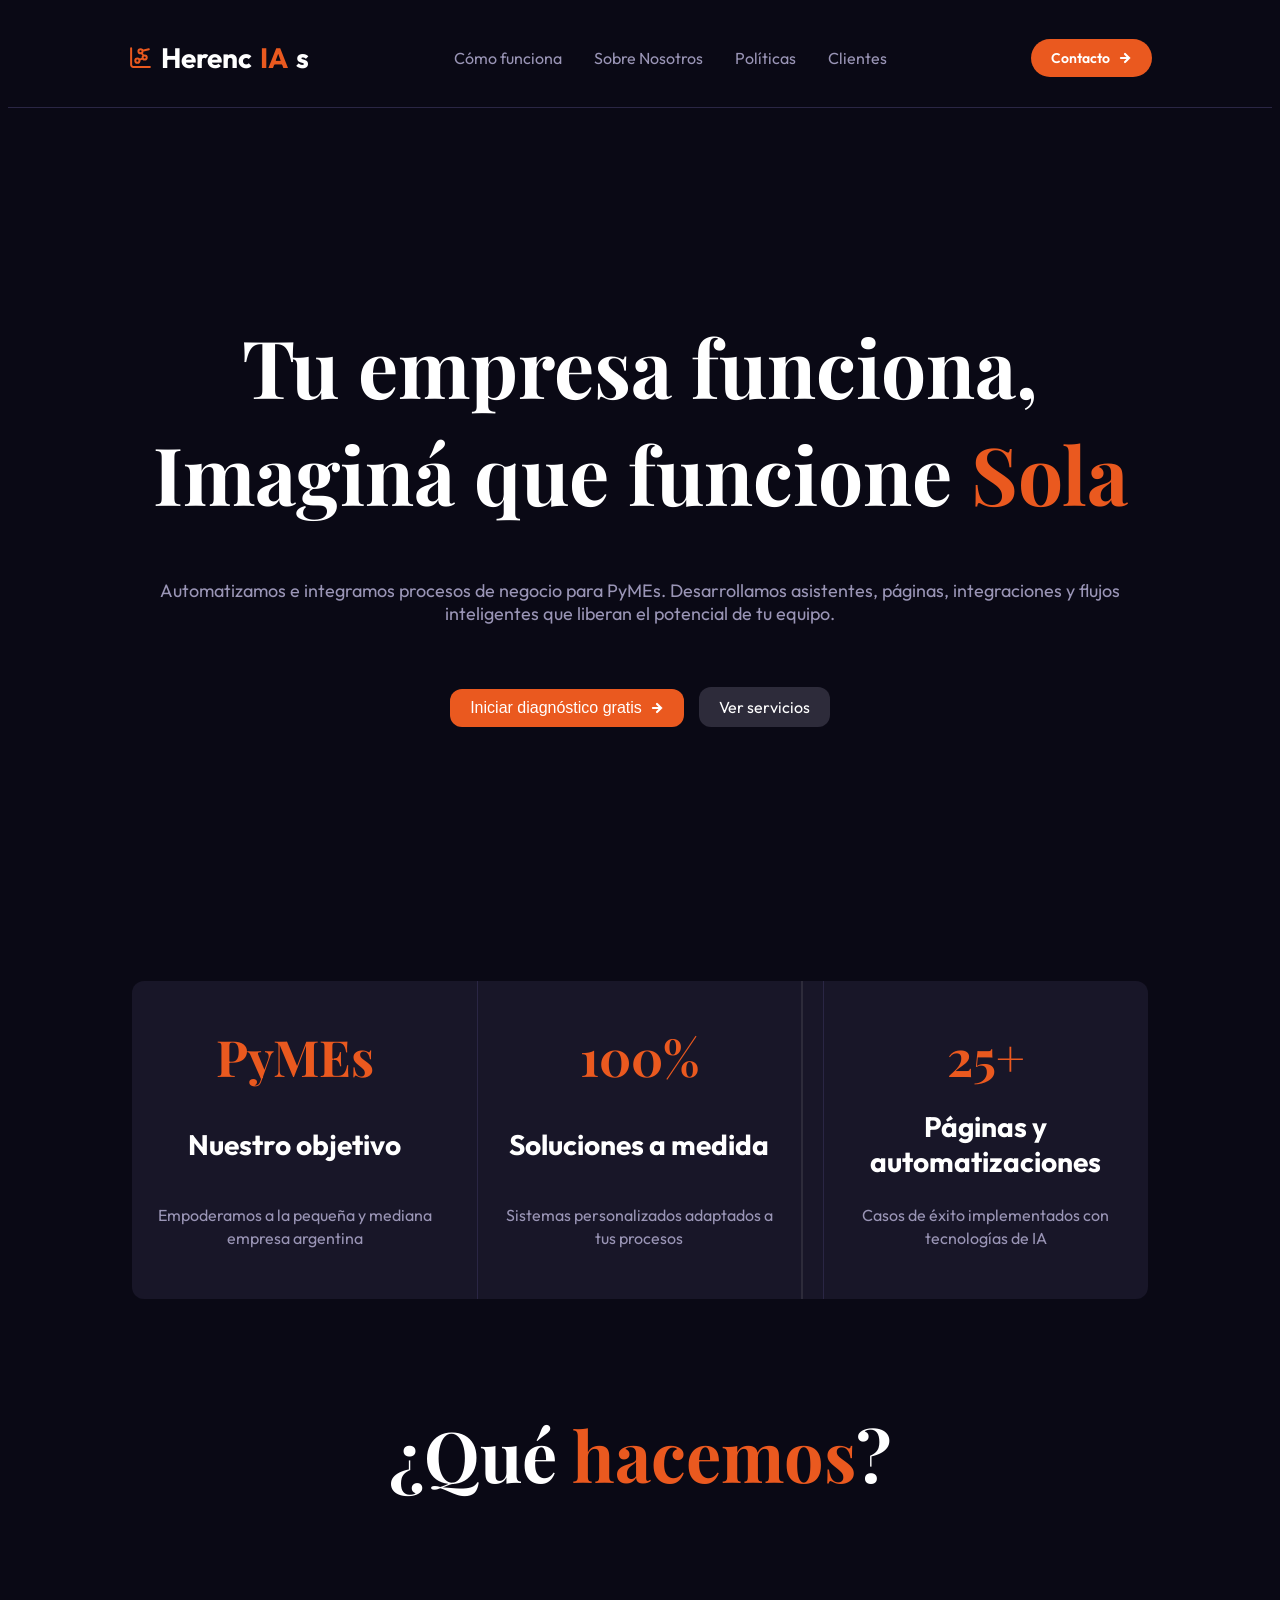
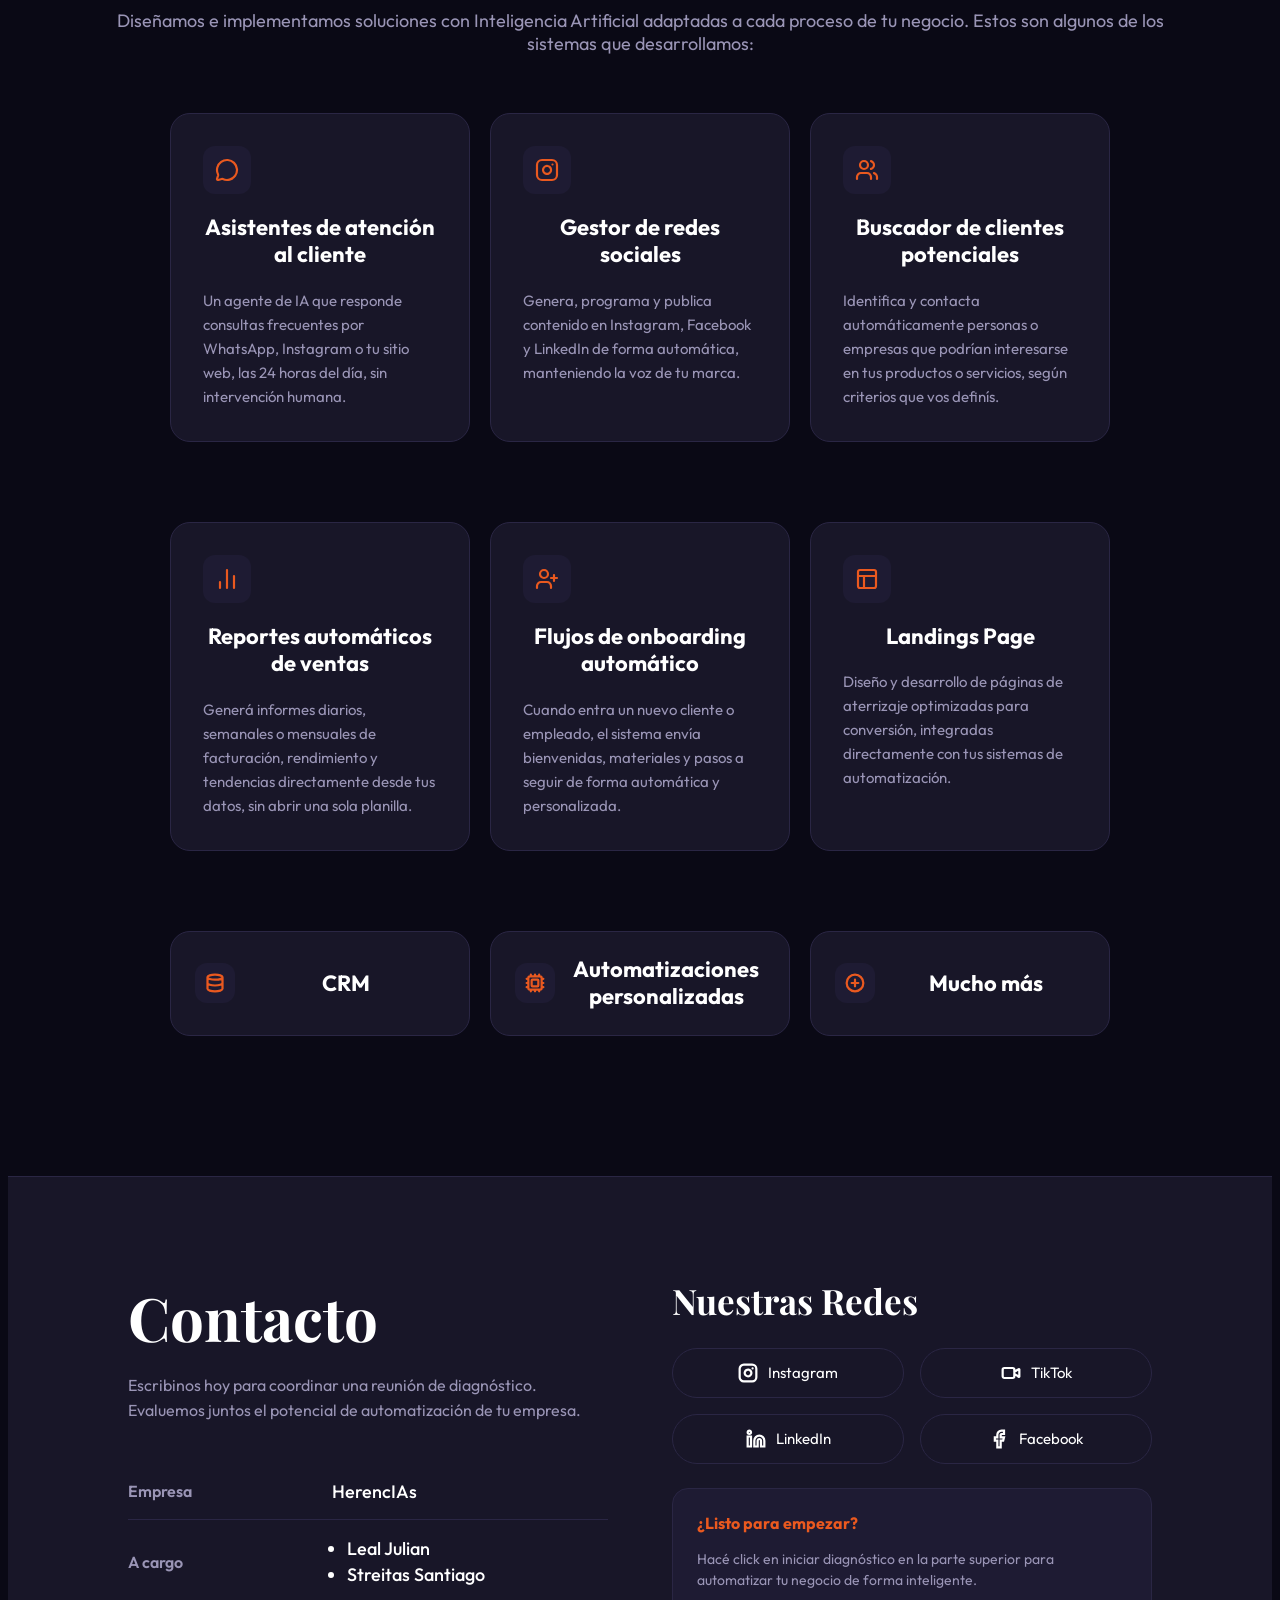
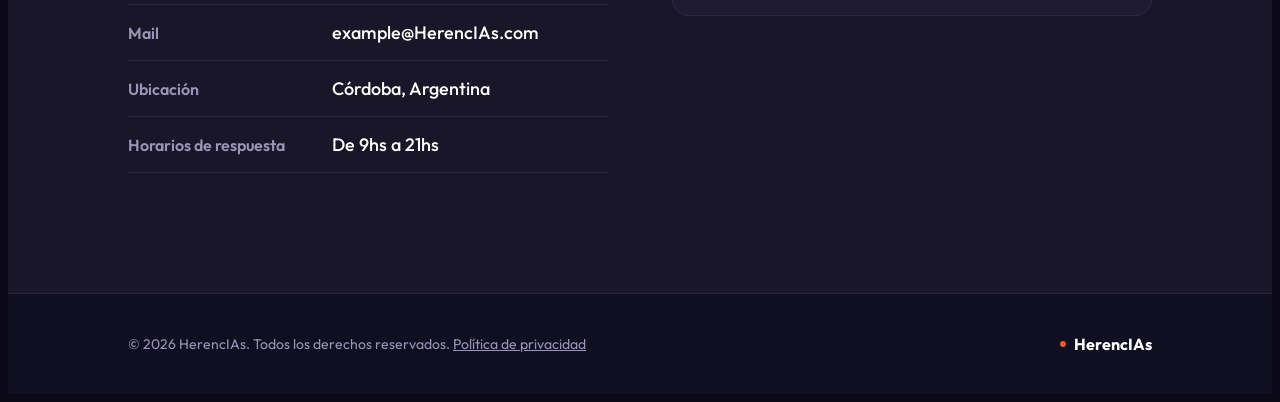
==== commit 3bcebdb7: "ajustes 1 adaptable a movil" ====
--- a/index.html
+++ b/index.html
@@ -6,6 +6,7 @@
     <title>HerencIAs</title>
     <link rel="stylesheet" href="style.css">
     <script src="index.js" defer></script>
+    <script src="navigation.js" defer></script>
     <link rel="preconnect" href="https://fonts.googleapis.com">
     <link rel="preconnect" href="https://fonts.gstatic.com" crossorigin>
     <link href="https://fonts.googleapis.com/css2?family=Playfair+Display:ital,wght@0,400..900;1,400..900&display=swap" rel="stylesheet">
@@ -16,7 +17,8 @@
     <div class="logo">
       <h2><a class="nav-link" href="index.html"><img src="assets/figma/chart-network.svg" alt="" width="25" height="25"> Herenc<span class="LetrasNaranjas">IA</span>s</a></h2>
     </div>
-    <nav class="nav" aria-label="Navegación principal">
+    <button class="menu-toggle" type="button" aria-label="Abrir menu" aria-expanded="false" aria-controls="navegacion-principal"><span></span><span></span><span></span></button>
+    <nav id="navegacion-principal" class="nav" aria-label="Navegación principal">
       <a class="nav-link" href="Como funciona.html">Cómo funciona</a>
       <a class="nav-link" href="Sobre nosotros.html">Sobre Nosotros</a>
       <a class="nav-link" href="Politicas de privacidad.html">Políticas</a>
--- a/style.css
+++ b/style.css
@@ -1428,7 +1428,7 @@
     color: #FFFFFF;
     font-size: 25px;
     line-height: 1.45;
-    text-align: left;
+    text-align: center;
 }
 
 .proceso-lista {
@@ -1485,7 +1485,7 @@
     display: flex;
     align-items: flex-start;
     gap: 16px;
-    width: min(941px, 100%);
+    width: min(1200px, 100%);
     margin: 80px auto 92px;
 }
 
@@ -2150,7 +2150,7 @@
     color: #FFFFFF;
     font-size: 25px;
     line-height: 1.45;
-    text-align: left;
+    text-align: center;
 }
 
 .politicas-secciones {
@@ -2282,9 +2282,14 @@
 .politicas-acciones {
     display: flex;
     align-items: flex-start;
-    justify-content: center;
+    justify-content: flex-start;
+    width: min(1200px, 100%);
     gap: 16px;
     margin: 84px auto 0;
+}
+
+.sobre-page .botones-IV {
+    justify-content: flex-start;
 }
 
 .politicas-btn-primary,
@@ -2564,6 +2569,85 @@
 
 .clientes-footer-logo img {
     display: block;
+}
+
+/* Grilla estable para las cards de objetivos del index. */
+.objetivos {
+    display: grid;
+    grid-template-columns: repeat(3, minmax(0, 1fr));
+    box-sizing: border-box;
+    width: min(1200px, calc(100% - 48px));
+    margin: 0 auto;
+    padding: 0;
+    overflow: hidden;
+}
+
+.objetivos > div {
+    display: flex;
+    min-width: 0;
+    flex-direction: column;
+    align-items: center;
+    box-sizing: border-box;
+    padding: 48px 24px;
+    text-align: center;
+}
+
+.objetivos > div + div {
+    border-left: 1px solid #2A2644;
+}
+
+.objetivos .h2-objetivos {
+    margin: 0;
+    font-size: clamp(38px, 4vw, 50px);
+    line-height: 1.1;
+}
+
+.objetivos .h3-objetivos {
+    display: flex;
+    align-items: center;
+    justify-content: center;
+    min-height: 72px;
+    margin: 24px 0 0;
+    font-size: clamp(24px, 2.2vw, 30px);
+    line-height: 1.25;
+}
+
+.objetivos > div > p {
+    width: 100%;
+    margin: 24px 0 0;
+    color: #9A95B6;
+    font-size: 16px;
+    line-height: 1.45;
+    text-align: center;
+}
+
+@media (max-width: 900px) {
+    .objetivos {
+        grid-template-columns: 1fr;
+    }
+
+    .objetivos > div + div {
+        border-top: 1px solid #2A2644;
+        border-left: 0;
+    }
+
+    .objetivos > div {
+        padding: 36px 24px;
+    }
+}
+
+/* Lectura uniforme para los textos de contenido de todas las páginas. */
+main p {
+    text-align: justify;
+}
+
+/* Los subtítulos introductorios mantienen la composición centrada. */
+.Titulos-pps > p,
+.proceso-hero p,
+.politicas-hero p,
+.clientes-page .clientes-intro p,
+.centrar {
+    text-align: center;
 }
 
 .departamento-contador {
@@ -2636,6 +2720,136 @@
     transform: translateY(0);
 }
 
+/* Navegación adaptable: en móvil se transforma en un panel lateral. */
+.menu-toggle {
+    display: none;
+    align-items: center;
+    justify-content: center;
+    flex-direction: column;
+    gap: 5px;
+    width: 44px;
+    height: 44px;
+    padding: 0;
+    border: 1px solid #2A2644;
+    border-radius: 10px;
+    background: #181628;
+}
+
+.menu-toggle span {
+    display: block;
+    width: 21px;
+    height: 2px;
+    border-radius: 2px;
+    background: #FFFFFF;
+    transition: transform 180ms ease, opacity 180ms ease;
+}
+
+@media (max-width: 700px) {
+    body { overflow-x: hidden; }
+
+    .site-header {
+        position: relative;
+        z-index: 20;
+        min-height: 76px;
+        padding: 16px 20px !important;
+    }
+
+    .site-header .logo h2 { font-size: 23px; }
+    .site-header .boton-contacto { margin-left: auto; }
+    .site-header .header-cta {
+        min-height: 42px;
+        padding: 9px 13px;
+        font-size: 13px;
+    }
+
+    .menu-toggle { display: inline-flex; order: 3; margin-left: 8px; }
+
+    .site-header .nav {
+        position: fixed;
+        z-index: 30;
+        top: 0;
+        right: 0;
+        display: flex;
+        visibility: hidden;
+        width: min(82vw, 330px);
+        height: 100dvh;
+        box-sizing: border-box;
+        flex-direction: column;
+        align-items: stretch;
+        justify-content: flex-start;
+        gap: 4px;
+        padding: 92px 24px 32px;
+        border-left: 1px solid #2A2644;
+        background: #181628;
+        box-shadow: -12px 0 35px rgba(0, 0, 0, .4);
+        opacity: 0;
+        transform: translateX(100%);
+        transition: transform 220ms ease, opacity 220ms ease, visibility 220ms;
+    }
+
+    .site-header.menu-open .nav {
+        visibility: visible;
+        opacity: 1;
+        transform: translateX(0);
+    }
+
+    .site-header .nav-link {
+        display: block;
+        padding: 16px 12px;
+        border-bottom: 1px solid #2A2644;
+        color: #FFFFFF;
+        font-size: 17px !important;
+        text-align: left;
+    }
+
+    .site-header.menu-open .menu-toggle { position: relative; z-index: 31; }
+    .site-header.menu-open .menu-toggle span:nth-child(1) { transform: translateY(7px) rotate(45deg); }
+    .site-header.menu-open .menu-toggle span:nth-child(2) { opacity: 0; }
+    .site-header.menu-open .menu-toggle span:nth-child(3) { transform: translateY(-7px) rotate(-45deg); }
+
+    .flex { flex-wrap: wrap; }
+    .cards {
+        box-sizing: border-box;
+        width: min(100%, 420px);
+        margin: 0;
+        padding: 22px 18px;
+    }
+
+    main .flex:has(.cards) {
+        align-items: stretch;
+        flex-direction: column;
+        gap: 14px;
+        padding: 7px 0;
+    }
+
+    img { max-width: 100%; height: auto; }
+    h1 { font-size: clamp(38px, 11vw, 56px); }
+    .Titulos-pps { padding: 32px 0; font-size: clamp(36px, 10vw, 48px); }
+}
+
+@media (max-width: 420px) {
+    .site-header { padding: 14px 14px !important; }
+    .site-header .header-cta img { display: none; }
+    .site-header .header-cta { padding: 9px 10px; }
+    .menu-toggle { width: 42px; margin-left: 4px; }
+}
+
+/* Las tarjetas conservan una grilla legible antes de llegar al formato de una columna. */
+@media (min-width: 701px) and (max-width: 1000px) {
+    main .flex:has(.cards) {
+        flex-wrap: wrap;
+        align-items: stretch;
+    }
+
+    main .flex .cards {
+        box-sizing: border-box;
+        width: auto;
+        min-width: 260px;
+        flex: 1 1 calc(50% - 40px);
+        margin: 0;
+    }
+}
+
 @media (max-width: 1000px) {
     .clientes-main {
         padding: 0 40px 70px;
